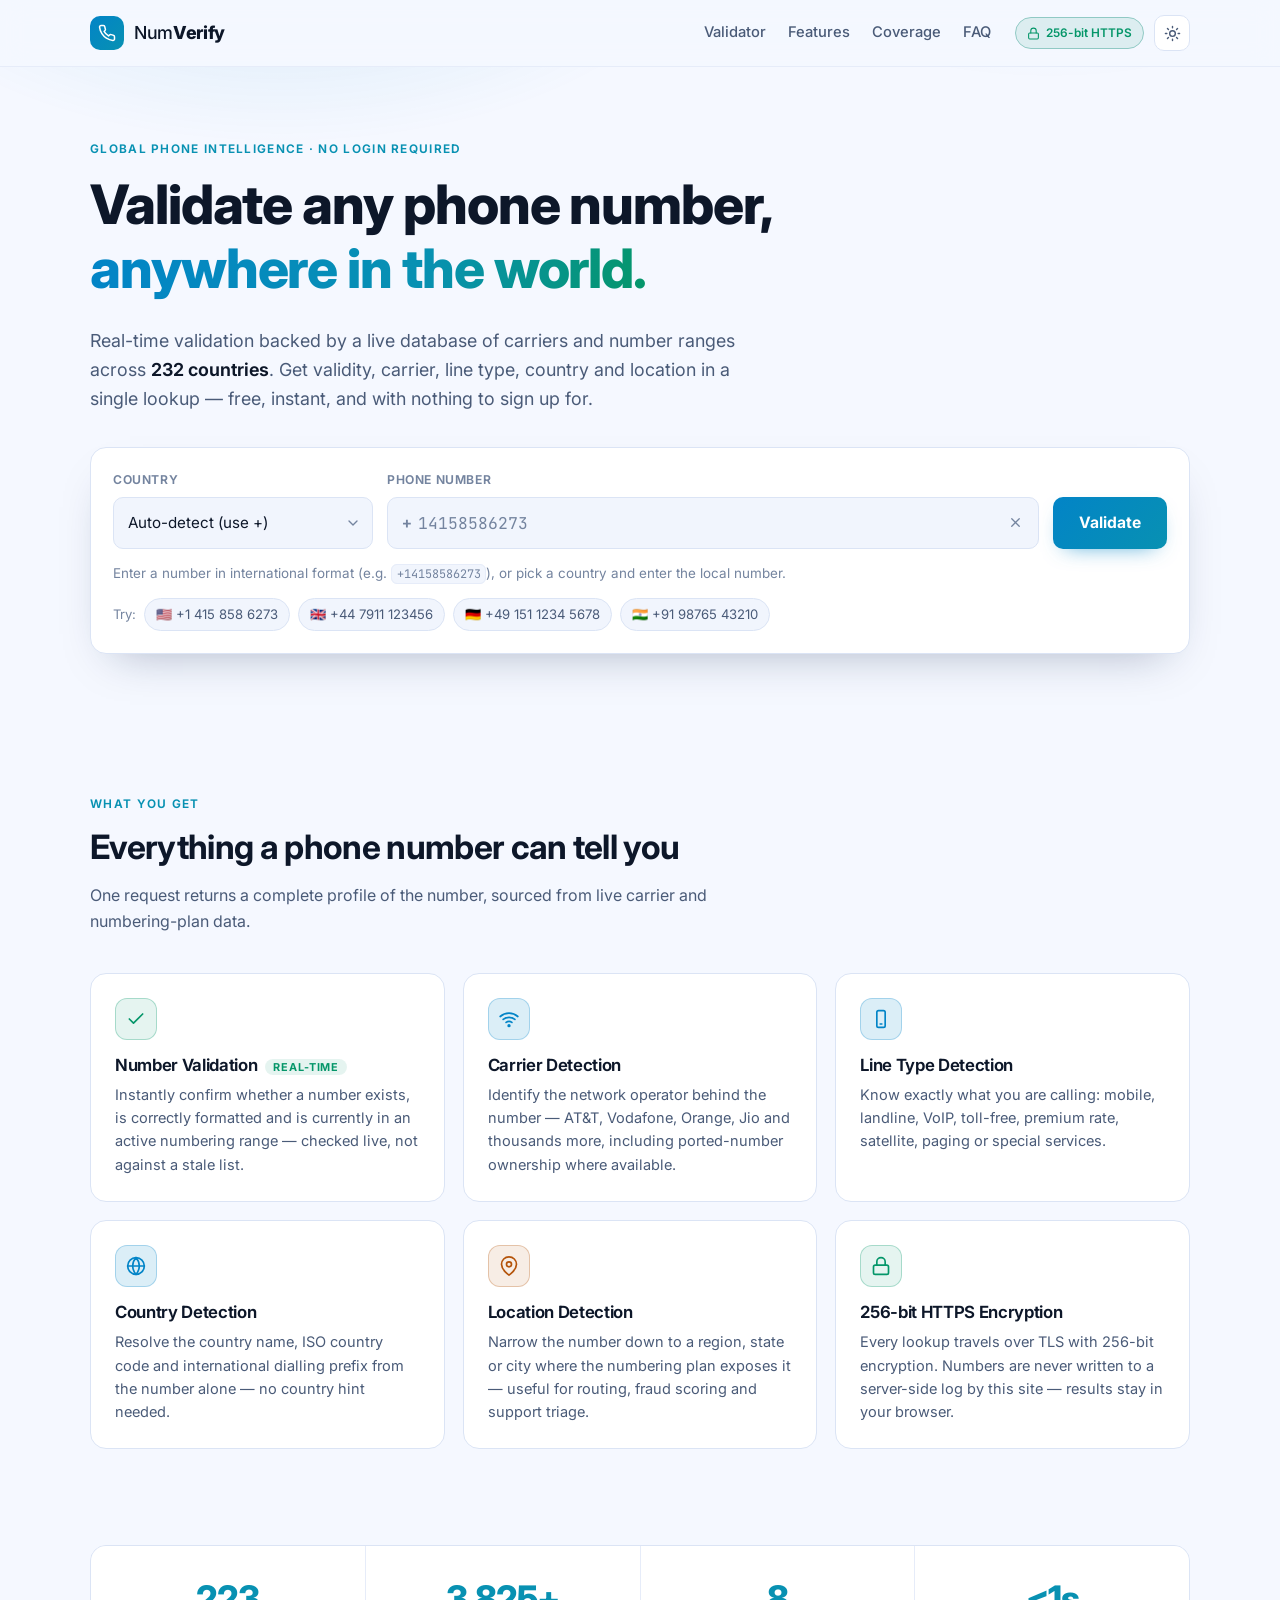
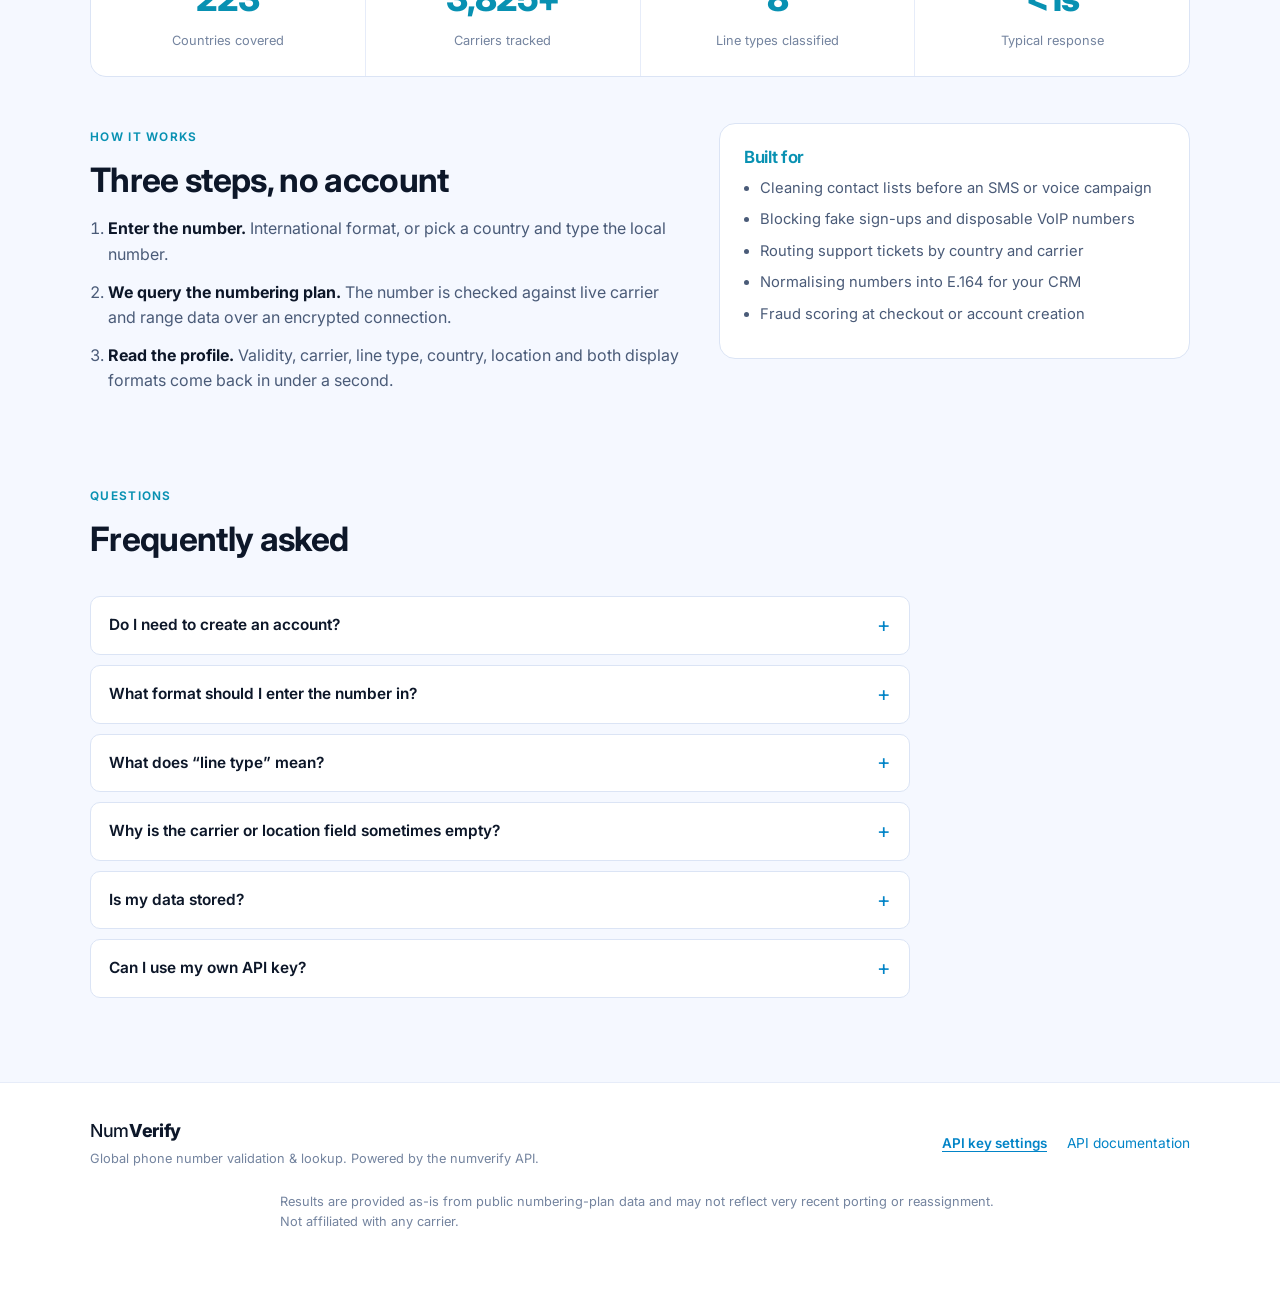
==== index.html @ 97afb57f "Add NumVerify phone number validation site A static, no-login site that validates phone numbers worl" ====
<!DOCTYPE html>
<html lang="en">
<head>
<meta charset="utf-8">
<meta name="viewport" content="width=device-width, initial-scale=1">
<title>NumVerify — Global Phone Number Validation &amp; Lookup</title>
<meta name="description" content="Free global phone number validation and lookup. Real-time validation with carrier detection, line type, country and location data over 256-bit HTTPS encryption. No login required.">
<meta name="theme-color" content="#0b1120">
<meta property="og:title" content="NumVerify — Global Phone Number Validation &amp; Lookup">
<meta property="og:description" content="Validate any phone number worldwide in real time. Carrier, line type, country and location detection. No signup.">
<meta property="og:type" content="website">
<link rel="icon" href="data:image/svg+xml,<svg xmlns='http://www.w3.org/2000/svg' viewBox='0 0 100 100'><text y='.9em' font-size='90'>&#128222;</text></svg>">
<link rel="preconnect" href="https://fonts.googleapis.com">
<link rel="preconnect" href="https://fonts.gstatic.com" crossorigin>
<link href="https://fonts.googleapis.com/css2?family=Inter:wght@400;500;600;700;800&family=JetBrains+Mono:wght@400;600&display=swap" rel="stylesheet">
<link rel="stylesheet" href="assets/css/styles.css">
</head>
<body>

<a class="skip-link" href="#validator">Skip to validator</a>

<header class="site-header">
  <div class="wrap header-inner">
    <a class="brand" href="#top">
      <span class="brand-mark" aria-hidden="true">
        <svg viewBox="0 0 24 24" fill="none" stroke="currentColor" stroke-width="2" stroke-linecap="round" stroke-linejoin="round">
          <path d="M22 16.92v3a2 2 0 0 1-2.18 2 19.79 19.79 0 0 1-8.63-3.07 19.5 19.5 0 0 1-6-6A19.79 19.79 0 0 1 2.09 4.18 2 2 0 0 1 4.11 2h3a2 2 0 0 1 2 1.72c.13.96.36 1.9.7 2.81a2 2 0 0 1-.45 2.11L8.09 9.91a16 16 0 0 0 6 6l1.27-1.27a2 2 0 0 1 2.11-.45c.9.34 1.85.57 2.81.7A2 2 0 0 1 22 16.92z"/>
        </svg>
      </span>
      <span class="brand-text">Num<strong>Verify</strong></span>
    </a>

    <nav class="site-nav" aria-label="Primary">
      <a href="#validator">Validator</a>
      <a href="#features">Features</a>
      <a href="#coverage">Coverage</a>
      <a href="#faq">FAQ</a>
    </nav>

    <div class="header-actions">
      <span class="pill pill-secure" title="All lookups are transmitted over 256-bit HTTPS encryption">
        <svg viewBox="0 0 24 24" fill="none" stroke="currentColor" stroke-width="2" stroke-linecap="round" stroke-linejoin="round" aria-hidden="true">
          <rect x="3" y="11" width="18" height="11" rx="2"/><path d="M7 11V7a5 5 0 0 1 10 0v4"/>
        </svg>
        256-bit HTTPS
      </span>
      <button id="themeToggle" class="icon-btn" type="button" aria-label="Toggle colour theme" title="Toggle colour theme">
        <svg class="icon-moon" viewBox="0 0 24 24" fill="none" stroke="currentColor" stroke-width="2" stroke-linecap="round" stroke-linejoin="round"><path d="M21 12.79A9 9 0 1 1 11.21 3 7 7 0 0 0 21 12.79z"/></svg>
        <svg class="icon-sun" viewBox="0 0 24 24" fill="none" stroke="currentColor" stroke-width="2" stroke-linecap="round" stroke-linejoin="round"><circle cx="12" cy="12" r="4"/><path d="M12 2v2M12 20v2M4.9 4.9l1.4 1.4M17.7 17.7l1.4 1.4M2 12h2M20 12h2M4.9 19.1l1.4-1.4M17.7 6.3l1.4-1.4"/></svg>
      </button>
    </div>
  </div>
</header>

<main id="top">

  <!-- ============ HERO / VALIDATOR ============ -->
  <section class="hero" id="validator">
    <div class="hero-glow" aria-hidden="true"></div>
    <div class="wrap">
      <div class="hero-copy">
        <span class="eyebrow">Global phone intelligence · No login required</span>
        <h1>Validate any phone number,<br><span class="grad">anywhere in the world.</span></h1>
        <p class="lede">
          Real-time validation backed by a live database of carriers and number ranges across
          <strong>232 countries</strong>. Get validity, carrier, line type, country and location
          in a single lookup — free, instant, and with nothing to sign up for.
        </p>
      </div>

      <form class="lookup-card" id="lookupForm" novalidate>
        <div class="lookup-row">
          <div class="field field-country">
            <label for="countrySelect">Country</label>
            <div class="select-wrap">
              <select id="countrySelect" name="country">
                <option value="">Auto-detect (use +)</option>
              </select>
              <svg class="chev" viewBox="0 0 24 24" fill="none" stroke="currentColor" stroke-width="2" stroke-linecap="round" stroke-linejoin="round" aria-hidden="true"><path d="M6 9l6 6 6-6"/></svg>
            </div>
          </div>

          <div class="field field-number">
            <label for="numberInput">Phone number</label>
            <div class="input-wrap">
              <span class="prefix" id="dialPrefix" aria-hidden="true">+</span>
              <input id="numberInput" name="number" type="tel" inputmode="tel"
                     autocomplete="tel" spellcheck="false"
                     placeholder="14158586273" aria-describedby="inputHint">
              <button type="button" class="clear-btn" id="clearBtn" aria-label="Clear number" hidden>
                <svg viewBox="0 0 24 24" fill="none" stroke="currentColor" stroke-width="2" stroke-linecap="round"><path d="M18 6L6 18M6 6l12 12"/></svg>
              </button>
            </div>
          </div>

          <button class="btn-primary" id="submitBtn" type="submit">
            <span class="btn-label">Validate</span>
            <span class="spinner" aria-hidden="true"></span>
          </button>
        </div>

        <p class="hint" id="inputHint">
          Enter a number in international format (e.g. <code>+14158586273</code>), or pick a country and
          enter the local number.
        </p>

        <div class="samples">
          <span>Try:</span>
          <button type="button" class="chip" data-sample="14158586273">🇺🇸 +1 415 858 6273</button>
          <button type="button" class="chip" data-sample="447911123456">🇬🇧 +44 7911 123456</button>
          <button type="button" class="chip" data-sample="4915112345678">🇩🇪 +49 151 1234 5678</button>
          <button type="button" class="chip" data-sample="919876543210">🇮🇳 +91 98765 43210</button>
        </div>
      </form>

      <!-- results -->
      <div id="resultRegion" class="result-region" aria-live="polite" aria-atomic="false"></div>
    </div>
  </section>

  <!-- ============ HISTORY ============ -->
  <section class="history-section wrap" id="historySection" hidden>
    <div class="section-head-sm">
      <h2>Recent lookups</h2>
      <button type="button" class="link-btn" id="clearHistory">Clear history</button>
    </div>
    <div class="history-grid" id="historyGrid"></div>
    <p class="micro">Stored only in this browser — never uploaded anywhere.</p>
  </section>

  <!-- ============ FEATURES ============ -->
  <section class="features" id="features">
    <div class="wrap">
      <div class="section-head">
        <span class="eyebrow">What you get</span>
        <h2>Everything a phone number can tell you</h2>
        <p>One request returns a complete profile of the number, sourced from live carrier and numbering-plan data.</p>
      </div>

      <div class="feature-grid">
        <article class="feature">
          <span class="feat-icon i-check" aria-hidden="true">
            <svg viewBox="0 0 24 24" fill="none" stroke="currentColor" stroke-width="2" stroke-linecap="round" stroke-linejoin="round"><path d="M20 6L9 17l-5-5"/></svg>
          </span>
          <h3>Number Validation <em>Real-time</em></h3>
          <p>Instantly confirm whether a number exists, is correctly formatted and is currently in an active numbering range — checked live, not against a stale list.</p>
        </article>

        <article class="feature">
          <span class="feat-icon i-carrier" aria-hidden="true">
            <svg viewBox="0 0 24 24" fill="none" stroke="currentColor" stroke-width="2" stroke-linecap="round" stroke-linejoin="round"><path d="M5 12.55a11 11 0 0 1 14.08 0M1.42 9a16 16 0 0 1 21.16 0M8.53 16.11a6 6 0 0 1 6.95 0"/><circle cx="12" cy="20" r="1"/></svg>
          </span>
          <h3>Carrier Detection</h3>
          <p>Identify the network operator behind the number — AT&amp;T, Vodafone, Orange, Jio and thousands more, including ported-number ownership where available.</p>
        </article>

        <article class="feature">
          <span class="feat-icon i-line" aria-hidden="true">
            <svg viewBox="0 0 24 24" fill="none" stroke="currentColor" stroke-width="2" stroke-linecap="round" stroke-linejoin="round"><rect x="7" y="2" width="10" height="20" rx="2"/><path d="M11 18h2"/></svg>
          </span>
          <h3>Line Type Detection</h3>
          <p>Know exactly what you are calling: mobile, landline, VoIP, toll-free, premium rate, satellite, paging or special services.</p>
        </article>

        <article class="feature">
          <span class="feat-icon i-globe" aria-hidden="true">
            <svg viewBox="0 0 24 24" fill="none" stroke="currentColor" stroke-width="2" stroke-linecap="round" stroke-linejoin="round"><circle cx="12" cy="12" r="10"/><path d="M2 12h20M12 2a15.3 15.3 0 0 1 4 10 15.3 15.3 0 0 1-4 10 15.3 15.3 0 0 1-4-10 15.3 15.3 0 0 1 4-10z"/></svg>
          </span>
          <h3>Country Detection</h3>
          <p>Resolve the country name, ISO country code and international dialling prefix from the number alone — no country hint needed.</p>
        </article>

        <article class="feature">
          <span class="feat-icon i-pin" aria-hidden="true">
            <svg viewBox="0 0 24 24" fill="none" stroke="currentColor" stroke-width="2" stroke-linecap="round" stroke-linejoin="round"><path d="M21 10c0 7-9 13-9 13s-9-6-9-13a9 9 0 0 1 18 0z"/><circle cx="12" cy="10" r="3"/></svg>
          </span>
          <h3>Location Detection</h3>
          <p>Narrow the number down to a region, state or city where the numbering plan exposes it — useful for routing, fraud scoring and support triage.</p>
        </article>

        <article class="feature">
          <span class="feat-icon i-lock" aria-hidden="true">
            <svg viewBox="0 0 24 24" fill="none" stroke="currentColor" stroke-width="2" stroke-linecap="round" stroke-linejoin="round"><rect x="3" y="11" width="18" height="11" rx="2"/><path d="M7 11V7a5 5 0 0 1 10 0v4"/></svg>
          </span>
          <h3>256-bit HTTPS Encryption</h3>
          <p>Every lookup travels over TLS with 256-bit encryption. Numbers are never written to a server-side log by this site — results stay in your browser.</p>
        </article>
      </div>
    </div>
  </section>

  <!-- ============ COVERAGE / STATS ============ -->
  <section class="coverage" id="coverage">
    <div class="wrap">
      <div class="stats">
        <div class="stat"><span class="stat-num" data-count="232">232</span><span class="stat-label">Countries covered</span></div>
        <div class="stat"><span class="stat-num" data-count="4000">4,000+</span><span class="stat-label">Carriers tracked</span></div>
        <div class="stat"><span class="stat-num" data-count="8">8</span><span class="stat-label">Line types classified</span></div>
        <div class="stat"><span class="stat-num">&lt;1s</span><span class="stat-label">Typical response</span></div>
      </div>

      <div class="coverage-body">
        <div>
          <span class="eyebrow">How it works</span>
          <h2>Three steps, no account</h2>
          <ol class="steps">
            <li><strong>Enter the number.</strong> International format, or pick a country and type the local number.</li>
            <li><strong>We query the numbering plan.</strong> The number is checked against live carrier and range data over an encrypted connection.</li>
            <li><strong>Read the profile.</strong> Validity, carrier, line type, country, location and both display formats come back in under a second.</li>
          </ol>
        </div>
        <div class="use-cases">
          <h3>Built for</h3>
          <ul>
            <li>Cleaning contact lists before an SMS or voice campaign</li>
            <li>Blocking fake sign-ups and disposable VoIP numbers</li>
            <li>Routing support tickets by country and carrier</li>
            <li>Normalising numbers into E.164 for your CRM</li>
            <li>Fraud scoring at checkout or account creation</li>
          </ul>
        </div>
      </div>
    </div>
  </section>

  <!-- ============ FAQ ============ -->
  <section class="faq" id="faq">
    <div class="wrap">
      <div class="section-head">
        <span class="eyebrow">Questions</span>
        <h2>Frequently asked</h2>
      </div>
      <div class="faq-list">
        <details>
          <summary>Do I need to create an account?</summary>
          <p>No. There is no login, no signup and no paywall. Open the page and start validating numbers immediately.</p>
        </details>
        <details>
          <summary>What format should I enter the number in?</summary>
          <p>International (E.164) format works best — the country code with or without a leading <code>+</code>, for example <code>+14158586273</code>. If you prefer, choose a country from the dropdown and type the local number; the dialling prefix is added for you.</p>
        </details>
        <details>
          <summary>What does “line type” mean?</summary>
          <p>It is the class of service the number belongs to: <code>mobile</code>, <code>landline</code>, <code>voip</code>, <code>toll_free</code>, <code>premium_rate</code>, <code>satellite</code>, <code>paging</code> or <code>special_services</code>. It is the fastest way to tell whether a number can receive SMS.</p>
        </details>
        <details>
          <summary>Why is the carrier or location field sometimes empty?</summary>
          <p>Coverage depends on what each country's numbering plan publishes. Landlines in many countries expose a region but no carrier; some mobile ranges expose a carrier but no city. An empty field means “not published”, not “invalid”.</p>
        </details>
        <details>
          <summary>Is my data stored?</summary>
          <p>This site has no backend. Lookups go straight from your browser to the validation API over 256-bit TLS, and your recent-lookup history lives only in your own browser's local storage. Clearing it removes it for good.</p>
        </details>
        <details>
          <summary>Can I use my own API key?</summary>
          <p>Yes. Open <button type="button" class="link-btn" id="openKeyDialog">API key settings</button> and paste your own numverify access key — it is saved in your browser only and takes priority over the built-in demo key.</p>
        </details>
      </div>
    </div>
  </section>
</main>

<footer class="site-footer">
  <div class="wrap footer-inner">
    <div>
      <span class="brand-text">Num<strong>Verify</strong></span>
      <p class="micro">Global phone number validation &amp; lookup. Powered by the numverify API.</p>
    </div>
    <div class="footer-links">
      <button type="button" class="link-btn" id="openKeyDialog2">API key settings</button>
      <a href="https://numverify.com/documentation" target="_blank" rel="noopener noreferrer">API documentation</a>
    </div>
  </div>
  <p class="micro legal wrap">Results are provided as-is from public numbering-plan data and may not reflect very recent porting or reassignment. Not affiliated with any carrier.</p>
</footer>

<!-- API key dialog -->
<dialog id="keyDialog" class="key-dialog">
  <form method="dialog" id="keyForm">
    <h2>API key settings</h2>
    <p class="micro">Optional. The site ships with a shared demo key that may hit its monthly quota. Paste your own
      <a href="https://numverify.com/product" target="_blank" rel="noopener noreferrer">numverify access key</a>
      to use your own allowance. It is stored in this browser only.</p>
    <label for="keyInput">Access key</label>
    <input id="keyInput" type="text" spellcheck="false" autocomplete="off" placeholder="your 32-character access key">
    <div class="dialog-actions">
      <button type="button" class="btn-ghost" id="keyReset">Use demo key</button>
      <span class="spacer"></span>
      <button type="button" class="btn-ghost" id="keyCancel">Cancel</button>
      <button type="button" class="btn-primary btn-sm" id="keySave">Save</button>
    </div>
  </form>
</dialog>

<script src="assets/js/countries.js"></script>
<script src="assets/js/app.js"></script>
</body>
</html>
---- assets/css/styles.css ----
/* ============================================================
   NumVerify — Global Phone Number Validation & Lookup
   ============================================================ */

:root {
  --bg:            #070b16;
  --bg-2:          #0b1120;
  --surface:       #111a2e;
  --surface-2:     #16203a;
  --border:        #1f2b47;
  --border-soft:   #1a2540;
  --text:          #e8eefc;
  --text-dim:      #9fb0cf;
  --text-faint:    #6b7d9e;

  --accent:        #38bdf8;
  --accent-2:      #22d3ee;
  --accent-ink:    #06283d;
  --ok:            #34d399;
  --ok-bg:         rgba(52, 211, 153, .12);
  --bad:           #fb7185;
  --bad-bg:        rgba(251, 113, 133, .12);
  --warn:          #fbbf24;
  --warn-bg:       rgba(251, 191, 36, .12);

  --radius:        16px;
  --radius-sm:     10px;
  --shadow:        0 20px 50px -20px rgba(0, 0, 0, .65);
  --shadow-sm:     0 6px 18px -10px rgba(0, 0, 0, .6);
  --wrap:          1140px;
  --font:          'Inter', -apple-system, BlinkMacSystemFont, 'Segoe UI', Roboto, Helvetica, Arial, sans-serif;
  --mono:          'JetBrains Mono', ui-monospace, SFMono-Regular, Menlo, Consolas, monospace;
}

[data-theme="light"] {
  --bg:            #f5f8ff;
  --bg-2:          #ffffff;
  --surface:       #ffffff;
  --surface-2:     #f1f5fd;
  --border:        #dbe4f5;
  --border-soft:   #e6ecf9;
  --text:          #0d1729;
  --text-dim:      #4a5b78;
  --text-faint:    #74849f;

  --accent:        #0284c7;
  --accent-2:      #0891b2;
  --accent-ink:    #ffffff;
  --ok:            #059669;
  --ok-bg:         rgba(5, 150, 105, .10);
  --bad:           #e11d48;
  --bad-bg:        rgba(225, 29, 72, .09);
  --warn:          #b45309;
  --warn-bg:       rgba(180, 83, 9, .10);

  --shadow:        0 20px 45px -24px rgba(14, 35, 75, .35);
  --shadow-sm:     0 6px 16px -10px rgba(14, 35, 75, .3);
}

* { box-sizing: border-box; }

html { scroll-behavior: smooth; }
@media (prefers-reduced-motion: reduce) { html { scroll-behavior: auto; } }

body {
  margin: 0;
  font-family: var(--font);
  background: var(--bg);
  color: var(--text);
  -webkit-font-smoothing: antialiased;
  line-height: 1.6;
}

.wrap { width: 100%; max-width: var(--wrap); margin-inline: auto; padding-inline: 20px; }

/* Keep in-page anchors clear of the sticky header. */
section[id] { scroll-margin-top: 82px; }

h1, h2, h3 { line-height: 1.18; margin: 0 0 .5em; letter-spacing: -.02em; }
h1 { font-size: clamp(2rem, 5vw, 3.4rem); font-weight: 800; }
h2 { font-size: clamp(1.5rem, 3vw, 2.1rem); font-weight: 700; }
h3 { font-size: 1.05rem; font-weight: 650; }
p  { margin: 0 0 1em; }
a  { color: var(--accent); text-decoration: none; }
a:hover { text-decoration: underline; }
code {
  font-family: var(--mono); font-size: .88em;
  background: var(--surface-2); border: 1px solid var(--border-soft);
  padding: .1em .4em; border-radius: 6px;
}

.skip-link {
  position: absolute; left: -9999px; top: 0; z-index: 100;
  background: var(--accent); color: var(--accent-ink); padding: 10px 16px; border-radius: 0 0 8px 0;
}
.skip-link:focus { left: 0; }

:focus-visible { outline: 2px solid var(--accent); outline-offset: 2px; border-radius: 4px; }

.eyebrow {
  display: inline-block; font-size: .74rem; font-weight: 650; letter-spacing: .11em;
  text-transform: uppercase; color: var(--accent-2); margin-bottom: .8rem;
}
.micro { font-size: .8rem; color: var(--text-faint); }

/* ---------------- header ---------------- */
.site-header {
  position: sticky; top: 0; z-index: 40;
  background: color-mix(in srgb, var(--bg) 82%, transparent);
  backdrop-filter: blur(14px);
  border-bottom: 1px solid var(--border-soft);
}
.header-inner { display: flex; align-items: center; gap: 24px; height: 66px; }
.brand { display: inline-flex; align-items: center; gap: 10px; color: var(--text); text-decoration: none; }
.brand:hover { text-decoration: none; }
.brand-mark {
  width: 34px; height: 34px; display: grid; place-items: center; border-radius: 10px;
  background: linear-gradient(135deg, var(--accent), var(--accent-2));
  color: var(--accent-ink);
}
.brand-mark svg { width: 18px; height: 18px; }
.brand-text { font-size: 1.12rem; font-weight: 500; letter-spacing: -.02em; }
.brand-text strong { font-weight: 800; }

.site-nav { display: flex; gap: 22px; margin-left: auto; }
.site-nav a { color: var(--text-dim); font-size: .92rem; font-weight: 500; }
.site-nav a:hover { color: var(--text); text-decoration: none; }

.header-actions { display: flex; align-items: center; gap: 10px; }
.pill {
  display: inline-flex; align-items: center; gap: 6px;
  font-size: .74rem; font-weight: 600; padding: 6px 11px; border-radius: 999px;
  border: 1px solid var(--border); background: var(--surface); color: var(--text-dim);
  white-space: nowrap;
}
.pill svg { width: 13px; height: 13px; }
.pill-secure { color: var(--ok); border-color: color-mix(in srgb, var(--ok) 35%, var(--border)); background: var(--ok-bg); }

.icon-btn {
  width: 36px; height: 36px; display: grid; place-items: center; cursor: pointer;
  border-radius: 10px; border: 1px solid var(--border); background: var(--surface); color: var(--text-dim);
}
.icon-btn:hover { color: var(--text); border-color: var(--accent); }
.icon-btn svg { width: 17px; height: 17px; }
.icon-sun { display: none; }
[data-theme="light"] .icon-sun { display: block; }
[data-theme="light"] .icon-moon { display: none; }

@media (max-width: 900px) { .site-nav { display: none; } .header-actions { margin-left: auto; } }
@media (max-width: 520px) { .pill-secure { display: none; } }

/* ---------------- hero ---------------- */
.hero { position: relative; padding: 68px 0 40px; overflow: hidden; }
.hero-glow {
  position: absolute; inset: -220px 0 auto 0; height: 620px; pointer-events: none;
  background:
    radial-gradient(620px 320px at 22% 12%, color-mix(in srgb, var(--accent) 26%, transparent), transparent 70%),
    radial-gradient(520px 300px at 82% 4%, color-mix(in srgb, var(--accent-2) 20%, transparent), transparent 70%);
  opacity: .55;
}
.hero .wrap { position: relative; }
.hero-copy { max-width: 720px; }
.grad {
  background: linear-gradient(100deg, var(--accent), var(--accent-2) 60%, var(--ok));
  -webkit-background-clip: text; background-clip: text; color: transparent;
}
.lede { font-size: clamp(1rem, 1.6vw, 1.12rem); color: var(--text-dim); max-width: 62ch; }
.lede strong { color: var(--text); font-weight: 650; }

/* ---------------- lookup card ---------------- */
.lookup-card {
  margin-top: 34px; padding: 22px; border-radius: var(--radius);
  background: var(--surface); border: 1px solid var(--border); box-shadow: var(--shadow);
}
.lookup-row { display: grid; grid-template-columns: minmax(190px, 260px) 1fr auto; gap: 14px; align-items: end; }
.field { display: flex; flex-direction: column; gap: 7px; min-width: 0; }
.field label { font-size: .76rem; font-weight: 650; letter-spacing: .05em; text-transform: uppercase; color: var(--text-faint); }

.select-wrap { position: relative; }
.select-wrap .chev {
  position: absolute; right: 12px; top: 50%; transform: translateY(-50%);
  width: 16px; height: 16px; color: var(--text-faint); pointer-events: none;
}
select, .input-wrap {
  height: 52px; border-radius: var(--radius-sm);
  background: var(--surface-2); border: 1px solid var(--border); color: var(--text);
}
select {
  width: 100%; appearance: none; padding: 0 36px 0 14px;
  font: inherit; font-size: .95rem; cursor: pointer;
}
select:focus { outline: none; border-color: var(--accent); box-shadow: 0 0 0 3px color-mix(in srgb, var(--accent) 22%, transparent); }

.input-wrap { display: flex; align-items: center; padding: 0 8px 0 14px; gap: 2px; transition: border-color .15s, box-shadow .15s; }
.input-wrap:focus-within { border-color: var(--accent); box-shadow: 0 0 0 3px color-mix(in srgb, var(--accent) 22%, transparent); }
.prefix { font-family: var(--mono); font-size: 1.02rem; color: var(--text-faint); font-weight: 600; }
#numberInput {
  flex: 1; min-width: 0; height: 100%; border: 0; background: transparent; color: var(--text);
  font-family: var(--mono); font-size: 1.02rem; font-weight: 600; letter-spacing: .02em; padding: 0 4px;
}
#numberInput:focus { outline: none; }
#numberInput::placeholder { color: var(--text-faint); font-weight: 400; letter-spacing: 0; }
.clear-btn {
  border: 0; background: transparent; color: var(--text-faint); cursor: pointer;
  width: 30px; height: 30px; border-radius: 8px; display: grid; place-items: center; flex: none;
}
.clear-btn:hover { color: var(--text); background: var(--border-soft); }
.clear-btn svg { width: 15px; height: 15px; }

.btn-primary {
  height: 52px; padding: 0 26px; border: 0; border-radius: var(--radius-sm); cursor: pointer;
  background: linear-gradient(135deg, var(--accent), var(--accent-2));
  color: var(--accent-ink); font: inherit; font-size: .98rem; font-weight: 700;
  display: inline-flex; align-items: center; justify-content: center; gap: 10px;
  box-shadow: 0 8px 22px -12px color-mix(in srgb, var(--accent) 80%, transparent);
  transition: transform .12s, filter .15s;
}
.btn-primary:hover { filter: brightness(1.07); }
.btn-primary:active { transform: translateY(1px); }
.btn-primary[disabled] { opacity: .6; cursor: progress; }
.btn-sm { height: 40px; padding: 0 18px; font-size: .9rem; }
.btn-ghost {
  height: 40px; padding: 0 16px; border-radius: var(--radius-sm); cursor: pointer;
  background: transparent; border: 1px solid var(--border); color: var(--text-dim); font: inherit; font-size: .9rem; font-weight: 600;
}
.btn-ghost:hover { color: var(--text); border-color: var(--accent); }

.spinner { display: none; width: 15px; height: 15px; border-radius: 50%; border: 2px solid color-mix(in srgb, var(--accent-ink) 35%, transparent); border-top-color: var(--accent-ink); animation: spin .7s linear infinite; }
.is-loading .spinner { display: block; }
@keyframes spin { to { transform: rotate(360deg); } }

.hint { margin: 14px 0 0; font-size: .84rem; color: var(--text-faint); }
.samples { display: flex; flex-wrap: wrap; align-items: center; gap: 8px; margin-top: 14px; font-size: .82rem; color: var(--text-faint); }
.chip {
  font: inherit; font-size: .82rem; cursor: pointer; padding: 5px 11px; border-radius: 999px;
  background: var(--surface-2); border: 1px solid var(--border); color: var(--text-dim);
}
.chip:hover { border-color: var(--accent); color: var(--text); }

@media (max-width: 860px) {
  .lookup-row { grid-template-columns: 1fr; }
  .btn-primary { width: 100%; }
}

/* ---------------- result ---------------- */
.result-region { margin-top: 20px; }
.result-card {
  border-radius: var(--radius); border: 1px solid var(--border);
  background: var(--surface); box-shadow: var(--shadow); overflow: hidden;
  animation: rise .3s ease both;
}
@keyframes rise { from { opacity: 0; transform: translateY(10px); } }
@media (prefers-reduced-motion: reduce) { .result-card { animation: none; } }

.result-head {
  display: flex; flex-wrap: wrap; align-items: center; gap: 14px;
  padding: 20px 22px; border-bottom: 1px solid var(--border-soft);
}
.verdict {
  display: inline-flex; align-items: center; gap: 9px; font-weight: 700; font-size: .95rem;
  padding: 8px 14px; border-radius: 999px; border: 1px solid transparent; white-space: nowrap;
}
.verdict svg { width: 16px; height: 16px; }
.verdict.ok  { color: var(--ok);  background: var(--ok-bg);  border-color: color-mix(in srgb, var(--ok) 35%, transparent); }
.verdict.bad { color: var(--bad); background: var(--bad-bg); border-color: color-mix(in srgb, var(--bad) 35%, transparent); }
.verdict.warn{ color: var(--warn);background: var(--warn-bg);border-color: color-mix(in srgb, var(--warn) 35%, transparent); }

.result-number { display: flex; align-items: baseline; gap: 12px; flex-wrap: wrap; min-width: 0; }
.result-number .big { font-family: var(--mono); font-size: clamp(1.15rem, 2.6vw, 1.5rem); font-weight: 600; letter-spacing: .01em; word-break: break-all; }
.result-flag { font-size: 1.6rem; line-height: 1; }
.copy-btn {
  margin-left: auto; font: inherit; font-size: .82rem; font-weight: 600; cursor: pointer;
  display: inline-flex; align-items: center; gap: 7px; padding: 8px 13px; border-radius: var(--radius-sm);
  background: var(--surface-2); border: 1px solid var(--border); color: var(--text-dim);
}
.copy-btn:hover { color: var(--text); border-color: var(--accent); }
.copy-btn svg { width: 14px; height: 14px; }

/* Six fields divide evenly into three columns, so the card never ends on a
   half-empty row. */
.result-grid {
  display: grid; grid-template-columns: repeat(3, 1fr);
  gap: 1px; background: var(--border-soft);
}
@media (max-width: 780px) { .result-grid { grid-template-columns: repeat(2, 1fr); } }
@media (max-width: 480px) { .result-grid { grid-template-columns: 1fr; } }
.cell { background: var(--surface); padding: 18px 22px; min-width: 0; }
.cell .k {
  display: flex; align-items: center; gap: 7px;
  font-size: .72rem; font-weight: 650; letter-spacing: .07em; text-transform: uppercase; color: var(--text-faint);
  margin-bottom: 7px;
}
.cell .k svg { width: 13px; height: 13px; }
.cell .v { font-size: 1rem; font-weight: 600; word-break: break-word; }
.cell .v.mono { font-family: var(--mono); font-size: .95rem; }
.cell .v.empty { color: var(--text-faint); font-weight: 400; font-style: italic; }

.badge {
  display: inline-flex; align-items: center; gap: 6px; padding: 3px 10px; border-radius: 999px;
  font-size: .82rem; font-weight: 650; border: 1px solid var(--border);
  background: var(--surface-2); color: var(--text);
}
.badge.mobile     { color: var(--accent-2); border-color: color-mix(in srgb, var(--accent-2) 40%, transparent); background: color-mix(in srgb, var(--accent-2) 12%, transparent); }
.badge.landline   { color: var(--text-dim); }
.badge.voip       { color: var(--warn); border-color: color-mix(in srgb, var(--warn) 40%, transparent); background: var(--warn-bg); }
.badge.toll_free  { color: var(--ok); border-color: color-mix(in srgb, var(--ok) 40%, transparent); background: var(--ok-bg); }
.badge.premium_rate { color: var(--bad); border-color: color-mix(in srgb, var(--bad) 40%, transparent); background: var(--bad-bg); }

.result-foot { padding: 13px 22px; border-top: 1px solid var(--border-soft); background: var(--surface-2); display: flex; flex-wrap: wrap; gap: 12px; align-items: center; }
.result-foot .micro { margin: 0; }
.raw-toggle { margin-left: auto; }
.raw-json {
  margin: 0; padding: 16px 22px; background: var(--bg-2); border-top: 1px solid var(--border-soft);
  font-family: var(--mono); font-size: .8rem; color: var(--text-dim); overflow-x: auto; white-space: pre;
}

/* messages */
.notice {
  display: flex; gap: 13px; align-items: flex-start;
  padding: 16px 18px; border-radius: var(--radius); border: 1px solid var(--border);
  background: var(--surface); box-shadow: var(--shadow-sm); animation: rise .25s ease both;
}
.notice svg { width: 19px; height: 19px; flex: none; margin-top: 2px; }
.notice h3 { margin: 0 0 3px; font-size: .98rem; }
.notice p { margin: 0; font-size: .88rem; color: var(--text-dim); }
.notice.error { border-color: color-mix(in srgb, var(--bad) 40%, var(--border)); color: var(--bad); }
.notice.warn  { border-color: color-mix(in srgb, var(--warn) 40%, var(--border)); color: var(--warn); }

/* ---------------- history ---------------- */
.history-section { padding: 12px 20px 8px; }
.section-head-sm { display: flex; align-items: center; gap: 14px; margin-bottom: 12px; }
.section-head-sm h2 { margin: 0; font-size: 1rem; font-weight: 650; color: var(--text-dim); }
.link-btn {
  font: inherit; font-size: .84rem; font-weight: 600; color: var(--accent);
  background: none; border: 0; padding: 0; cursor: pointer; text-decoration: underline; text-underline-offset: 3px;
}
.history-grid { display: grid; grid-template-columns: repeat(auto-fill, minmax(230px, 1fr)); gap: 10px; }
.hist-item {
  display: flex; align-items: center; gap: 11px; text-align: left; cursor: pointer;
  padding: 11px 13px; border-radius: var(--radius-sm); border: 1px solid var(--border);
  background: var(--surface); color: var(--text); font: inherit; min-width: 0;
}
.hist-item:hover { border-color: var(--accent); }
.hist-flag { font-size: 1.25rem; line-height: 1; flex: none; }
.hist-body { min-width: 0; }
.hist-num { font-family: var(--mono); font-size: .88rem; font-weight: 600; overflow: hidden; text-overflow: ellipsis; white-space: nowrap; }
.hist-meta { font-size: .74rem; color: var(--text-faint); overflow: hidden; text-overflow: ellipsis; white-space: nowrap; }
.hist-dot { width: 8px; height: 8px; border-radius: 50%; flex: none; margin-left: auto; }
.hist-dot.ok { background: var(--ok); }
.hist-dot.bad { background: var(--bad); }

/* ---------------- features ---------------- */
.features { padding: 76px 0 20px; }
.section-head { max-width: 640px; margin-bottom: 38px; }
.section-head p { color: var(--text-dim); margin: 0; }
.feature-grid { display: grid; grid-template-columns: repeat(auto-fit, minmax(290px, 1fr)); gap: 18px; }
.feature {
  padding: 24px; border-radius: var(--radius); border: 1px solid var(--border);
  background: var(--surface); transition: border-color .18s, transform .18s;
}
.feature:hover { border-color: color-mix(in srgb, var(--accent) 45%, var(--border)); transform: translateY(-3px); }
.feature h3 { display: flex; flex-wrap: wrap; align-items: baseline; gap: 8px; }
.feature h3 em {
  font-style: normal; font-size: .68rem; font-weight: 700; letter-spacing: .08em; text-transform: uppercase;
  color: var(--ok); background: var(--ok-bg); padding: 2px 8px; border-radius: 999px;
}
.feature p { margin: 0; font-size: .91rem; color: var(--text-dim); }
.feat-icon {
  display: grid; place-items: center; width: 42px; height: 42px; border-radius: 12px; margin-bottom: 16px;
  background: color-mix(in srgb, var(--accent) 14%, transparent); color: var(--accent);
  border: 1px solid color-mix(in srgb, var(--accent) 26%, transparent);
}
.feat-icon svg { width: 20px; height: 20px; }
.feat-icon.i-check, .feat-icon.i-lock { background: var(--ok-bg); color: var(--ok); border-color: color-mix(in srgb, var(--ok) 28%, transparent); }
.feat-icon.i-pin { background: var(--warn-bg); color: var(--warn); border-color: color-mix(in srgb, var(--warn) 28%, transparent); }

/* ---------------- coverage ---------------- */
.coverage { padding: 76px 0; }
.stats {
  display: grid; grid-template-columns: repeat(auto-fit, minmax(150px, 1fr)); gap: 1px;
  background: var(--border-soft); border: 1px solid var(--border); border-radius: var(--radius); overflow: hidden;
  margin-bottom: 46px;
}
.stat { background: var(--surface); padding: 24px 20px; text-align: center; }
.stat-num { display: block; font-size: clamp(1.6rem, 3.4vw, 2.2rem); font-weight: 800; letter-spacing: -.03em; color: var(--accent-2); }
.stat-label { font-size: .8rem; color: var(--text-faint); }

.coverage-body { display: grid; grid-template-columns: 1.25fr 1fr; gap: 40px; align-items: start; }
.steps { margin: 0; padding-left: 1.1em; color: var(--text-dim); }
.steps li { margin-bottom: 12px; }
.steps strong { color: var(--text); }
.use-cases {
  padding: 24px; border-radius: var(--radius); border: 1px solid var(--border); background: var(--surface);
}
.use-cases h3 { margin-top: 0; color: var(--accent-2); }
.use-cases ul { margin: 0; padding-left: 1.1em; color: var(--text-dim); font-size: .92rem; }
.use-cases li { margin-bottom: 8px; }
@media (max-width: 820px) { .coverage-body { grid-template-columns: 1fr; gap: 28px; } }

/* ---------------- faq ---------------- */
.faq { padding: 0 0 84px; }
.faq-list { display: grid; gap: 10px; max-width: 820px; }
.faq details {
  border: 1px solid var(--border); border-radius: var(--radius-sm); background: var(--surface);
  padding: 0 18px; transition: border-color .15s;
}
.faq details[open] { border-color: color-mix(in srgb, var(--accent) 40%, var(--border)); }
.faq summary {
  cursor: pointer; padding: 16px 0; font-weight: 620; font-size: .96rem; list-style: none;
  display: flex; align-items: center; justify-content: space-between; gap: 12px;
}
.faq summary::-webkit-details-marker { display: none; }
.faq summary::after {
  content: '+'; font-size: 1.3rem; font-weight: 400; color: var(--accent); line-height: 1; flex: none;
  transition: transform .2s;
}
.faq details[open] summary::after { transform: rotate(45deg); }
.faq details p { margin: 0 0 16px; font-size: .9rem; color: var(--text-dim); }

/* ---------------- footer ---------------- */
.site-footer { border-top: 1px solid var(--border-soft); padding: 34px 0 44px; background: var(--bg-2); }
.footer-inner { display: flex; flex-wrap: wrap; gap: 20px; align-items: center; justify-content: space-between; }
.footer-inner .micro { margin: 4px 0 0; }
.footer-links { display: flex; gap: 20px; font-size: .86rem; align-items: center; }
.legal { margin-top: 22px; max-width: 760px; }

/* ---------------- dialog ---------------- */
.key-dialog {
  border: 1px solid var(--border); border-radius: var(--radius); background: var(--surface); color: var(--text);
  max-width: 460px; width: calc(100% - 32px); padding: 24px; box-shadow: var(--shadow);
}
.key-dialog::backdrop { background: rgba(4, 8, 18, .6); backdrop-filter: blur(3px); }
.key-dialog h2 { font-size: 1.15rem; }
.key-dialog label { display: block; font-size: .76rem; font-weight: 650; letter-spacing: .05em; text-transform: uppercase; color: var(--text-faint); margin: 16px 0 7px; }
.key-dialog input {
  width: 100%; height: 46px; padding: 0 13px; border-radius: var(--radius-sm);
  background: var(--surface-2); border: 1px solid var(--border); color: var(--text);
  font-family: var(--mono); font-size: .9rem;
}
.key-dialog input:focus { outline: none; border-color: var(--accent); box-shadow: 0 0 0 3px color-mix(in srgb, var(--accent) 22%, transparent); }
.dialog-actions { display: flex; gap: 10px; align-items: center; margin-top: 20px; }
.dialog-actions .spacer { flex: 1; }
@media (max-width: 480px) {
  .dialog-actions { flex-wrap: wrap; }
  .dialog-actions .spacer { display: none; }
}

/* toast */
.toast {
  position: fixed; left: 50%; bottom: 26px; transform: translateX(-50%);
  background: var(--surface); border: 1px solid var(--border); color: var(--text);
  padding: 11px 18px; border-radius: 999px; box-shadow: var(--shadow); font-size: .88rem; font-weight: 600;
  z-index: 60; animation: toastIn .25s ease both;
}
@keyframes toastIn { from { opacity: 0; transform: translate(-50%, 10px); } }
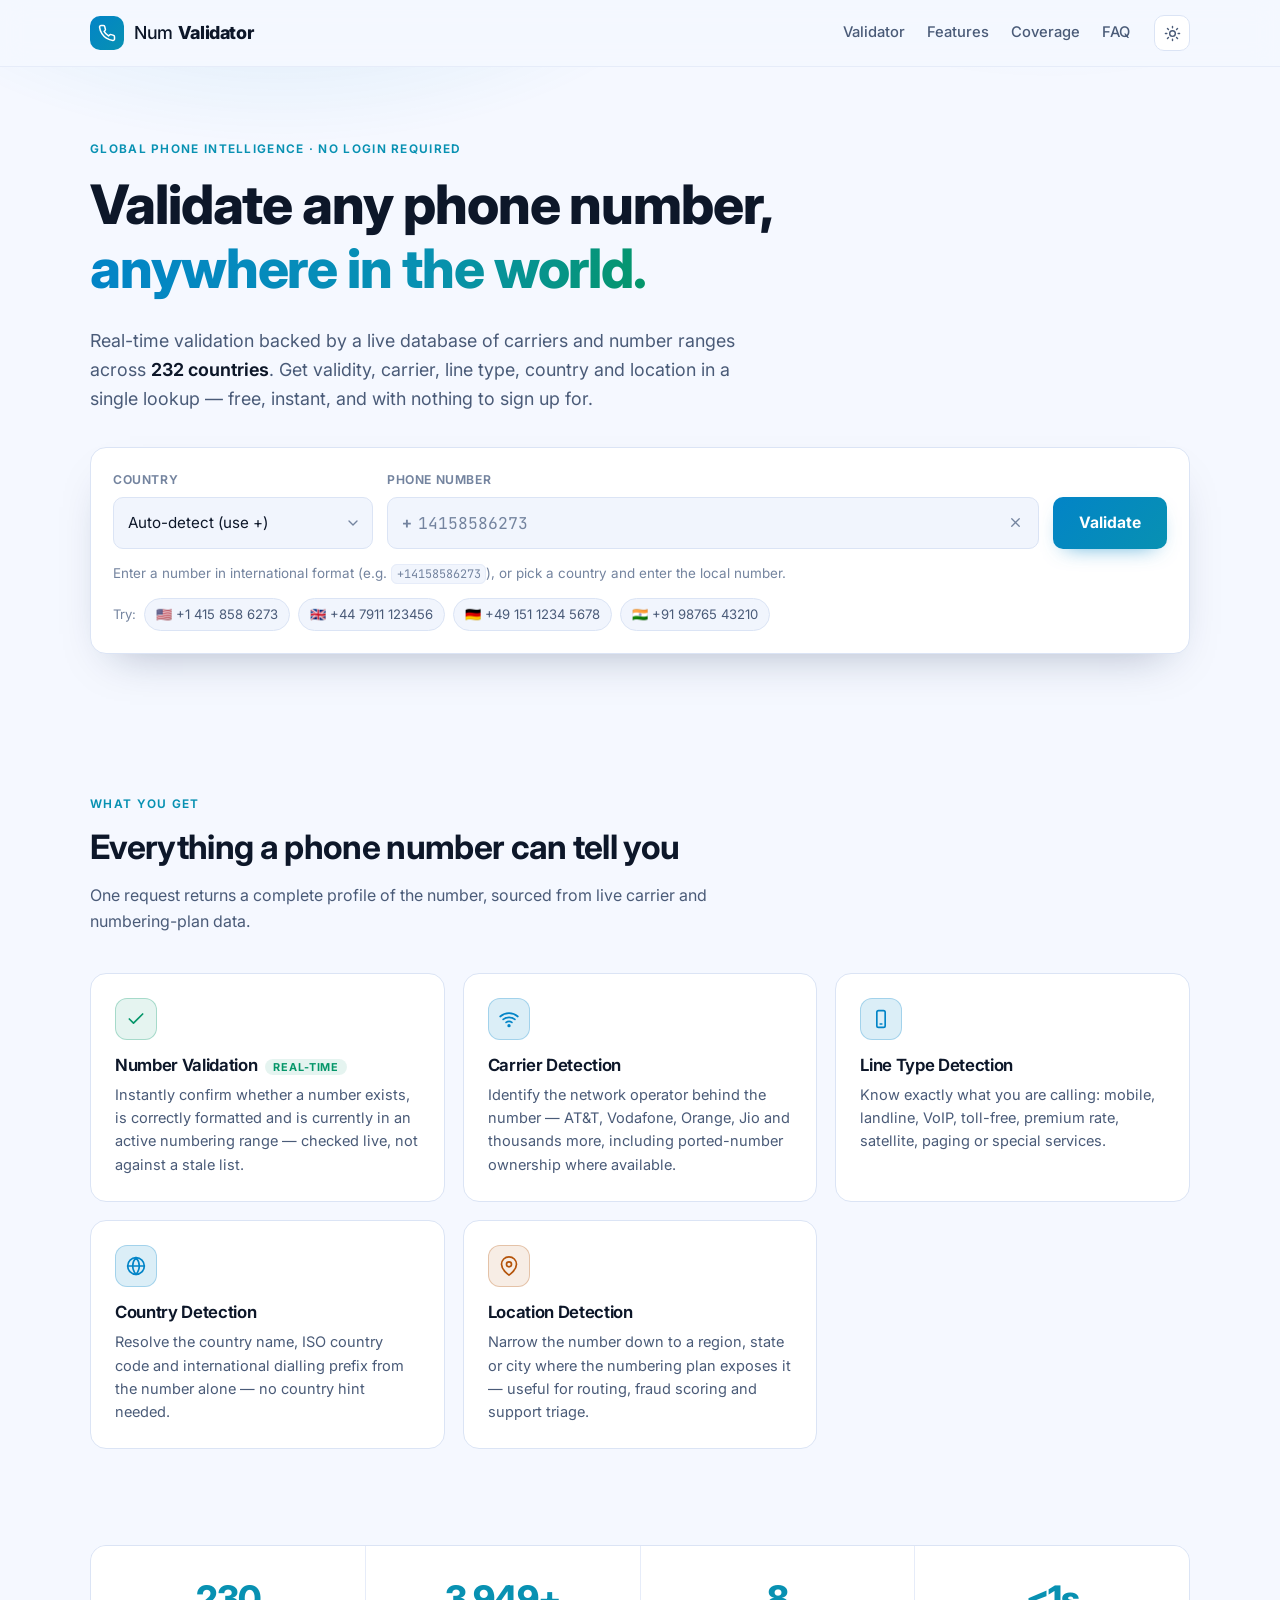
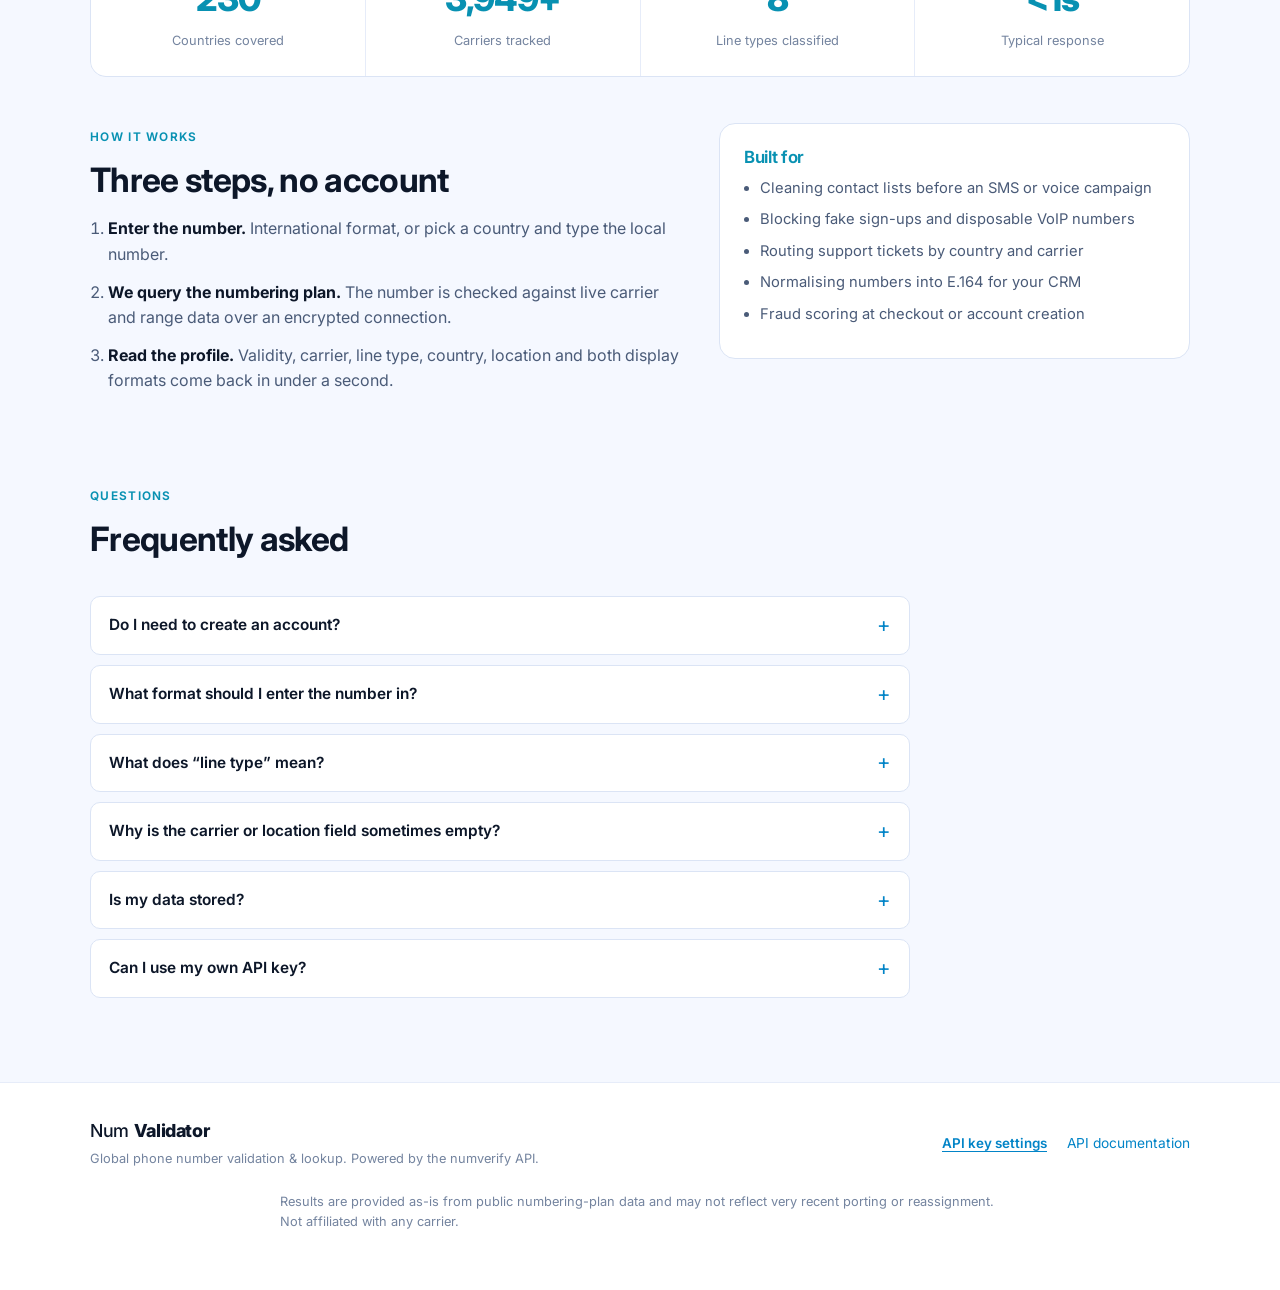
==== commit cdd17e62: "Rename site to Num Validator and drop the 256-bit HTTPS claim - Brand, page title and og:title now r" ====
--- a/index.html
+++ b/index.html
@@ -3,10 +3,10 @@
 <head>
 <meta charset="utf-8">
 <meta name="viewport" content="width=device-width, initial-scale=1">
-<title>NumVerify — Global Phone Number Validation &amp; Lookup</title>
-<meta name="description" content="Free global phone number validation and lookup. Real-time validation with carrier detection, line type, country and location data over 256-bit HTTPS encryption. No login required.">
+<title>Num Validator — Global Phone Number Validation &amp; Lookup</title>
+<meta name="description" content="Free global phone number validation and lookup. Real-time validation with carrier detection, line type, country and location data. No login required.">
 <meta name="theme-color" content="#0b1120">
-<meta property="og:title" content="NumVerify — Global Phone Number Validation &amp; Lookup">
+<meta property="og:title" content="Num Validator — Global Phone Number Validation &amp; Lookup">
 <meta property="og:description" content="Validate any phone number worldwide in real time. Carrier, line type, country and location detection. No signup.">
 <meta property="og:type" content="website">
 <link rel="icon" href="data:image/svg+xml,<svg xmlns='http://www.w3.org/2000/svg' viewBox='0 0 100 100'><text y='.9em' font-size='90'>&#128222;</text></svg>">
@@ -27,7 +27,7 @@
           <path d="M22 16.92v3a2 2 0 0 1-2.18 2 19.79 19.79 0 0 1-8.63-3.07 19.5 19.5 0 0 1-6-6A19.79 19.79 0 0 1 2.09 4.18 2 2 0 0 1 4.11 2h3a2 2 0 0 1 2 1.72c.13.96.36 1.9.7 2.81a2 2 0 0 1-.45 2.11L8.09 9.91a16 16 0 0 0 6 6l1.27-1.27a2 2 0 0 1 2.11-.45c.9.34 1.85.57 2.81.7A2 2 0 0 1 22 16.92z"/>
         </svg>
       </span>
-      <span class="brand-text">Num<strong>Verify</strong></span>
+      <span class="brand-text">Num <strong>Validator</strong></span>
     </a>
 
     <nav class="site-nav" aria-label="Primary">
@@ -38,12 +38,6 @@
     </nav>
 
     <div class="header-actions">
-      <span class="pill pill-secure" title="All lookups are transmitted over 256-bit HTTPS encryption">
-        <svg viewBox="0 0 24 24" fill="none" stroke="currentColor" stroke-width="2" stroke-linecap="round" stroke-linejoin="round" aria-hidden="true">
-          <rect x="3" y="11" width="18" height="11" rx="2"/><path d="M7 11V7a5 5 0 0 1 10 0v4"/>
-        </svg>
-        256-bit HTTPS
-      </span>
       <button id="themeToggle" class="icon-btn" type="button" aria-label="Toggle colour theme" title="Toggle colour theme">
         <svg class="icon-moon" viewBox="0 0 24 24" fill="none" stroke="currentColor" stroke-width="2" stroke-linecap="round" stroke-linejoin="round"><path d="M21 12.79A9 9 0 1 1 11.21 3 7 7 0 0 0 21 12.79z"/></svg>
         <svg class="icon-sun" viewBox="0 0 24 24" fill="none" stroke="currentColor" stroke-width="2" stroke-linecap="round" stroke-linejoin="round"><circle cx="12" cy="12" r="4"/><path d="M12 2v2M12 20v2M4.9 4.9l1.4 1.4M17.7 17.7l1.4 1.4M2 12h2M20 12h2M4.9 19.1l1.4-1.4M17.7 6.3l1.4-1.4"/></svg>
@@ -177,14 +171,6 @@
           <h3>Location Detection</h3>
           <p>Narrow the number down to a region, state or city where the numbering plan exposes it — useful for routing, fraud scoring and support triage.</p>
         </article>
-
-        <article class="feature">
-          <span class="feat-icon i-lock" aria-hidden="true">
-            <svg viewBox="0 0 24 24" fill="none" stroke="currentColor" stroke-width="2" stroke-linecap="round" stroke-linejoin="round"><rect x="3" y="11" width="18" height="11" rx="2"/><path d="M7 11V7a5 5 0 0 1 10 0v4"/></svg>
-          </span>
-          <h3>256-bit HTTPS Encryption</h3>
-          <p>Every lookup travels over TLS with 256-bit encryption. Numbers are never written to a server-side log by this site — results stay in your browser.</p>
-        </article>
       </div>
     </div>
   </section>
@@ -249,7 +235,7 @@
         </details>
         <details>
           <summary>Is my data stored?</summary>
-          <p>This site has no backend. Lookups go straight from your browser to the validation API over 256-bit TLS, and your recent-lookup history lives only in your own browser's local storage. Clearing it removes it for good.</p>
+          <p>This site has no backend. Lookups go straight from your browser to the validation API, and your recent-lookup history lives only in your own browser's local storage. Clearing it removes it for good.</p>
         </details>
         <details>
           <summary>Can I use my own API key?</summary>
@@ -263,7 +249,7 @@
 <footer class="site-footer">
   <div class="wrap footer-inner">
     <div>
-      <span class="brand-text">Num<strong>Verify</strong></span>
+      <span class="brand-text">Num <strong>Validator</strong></span>
       <p class="micro">Global phone number validation &amp; lookup. Powered by the numverify API.</p>
     </div>
     <div class="footer-links">
--- a/assets/css/styles.css
+++ b/assets/css/styles.css
@@ -1,5 +1,5 @@
 /* ============================================================
-   NumVerify — Global Phone Number Validation & Lookup
+   Num Validator — Global Phone Number Validation & Lookup
    ============================================================ */
 
 :root {
@@ -127,14 +127,6 @@
 .site-nav a:hover { color: var(--text); text-decoration: none; }
 
 .header-actions { display: flex; align-items: center; gap: 10px; }
-.pill {
-  display: inline-flex; align-items: center; gap: 6px;
-  font-size: .74rem; font-weight: 600; padding: 6px 11px; border-radius: 999px;
-  border: 1px solid var(--border); background: var(--surface); color: var(--text-dim);
-  white-space: nowrap;
-}
-.pill svg { width: 13px; height: 13px; }
-.pill-secure { color: var(--ok); border-color: color-mix(in srgb, var(--ok) 35%, var(--border)); background: var(--ok-bg); }
 
 .icon-btn {
   width: 36px; height: 36px; display: grid; place-items: center; cursor: pointer;
@@ -147,7 +139,6 @@
 [data-theme="light"] .icon-moon { display: none; }
 
 @media (max-width: 900px) { .site-nav { display: none; } .header-actions { margin-left: auto; } }
-@media (max-width: 520px) { .pill-secure { display: none; } }
 
 /* ---------------- hero ---------------- */
 .hero { position: relative; padding: 68px 0 40px; overflow: hidden; }
@@ -371,7 +362,7 @@
   border: 1px solid color-mix(in srgb, var(--accent) 26%, transparent);
 }
 .feat-icon svg { width: 20px; height: 20px; }
-.feat-icon.i-check, .feat-icon.i-lock { background: var(--ok-bg); color: var(--ok); border-color: color-mix(in srgb, var(--ok) 28%, transparent); }
+.feat-icon.i-check { background: var(--ok-bg); color: var(--ok); border-color: color-mix(in srgb, var(--ok) 28%, transparent); }
 .feat-icon.i-pin { background: var(--warn-bg); color: var(--warn); border-color: color-mix(in srgb, var(--warn) 28%, transparent); }
 
 /* ---------------- coverage ---------------- */
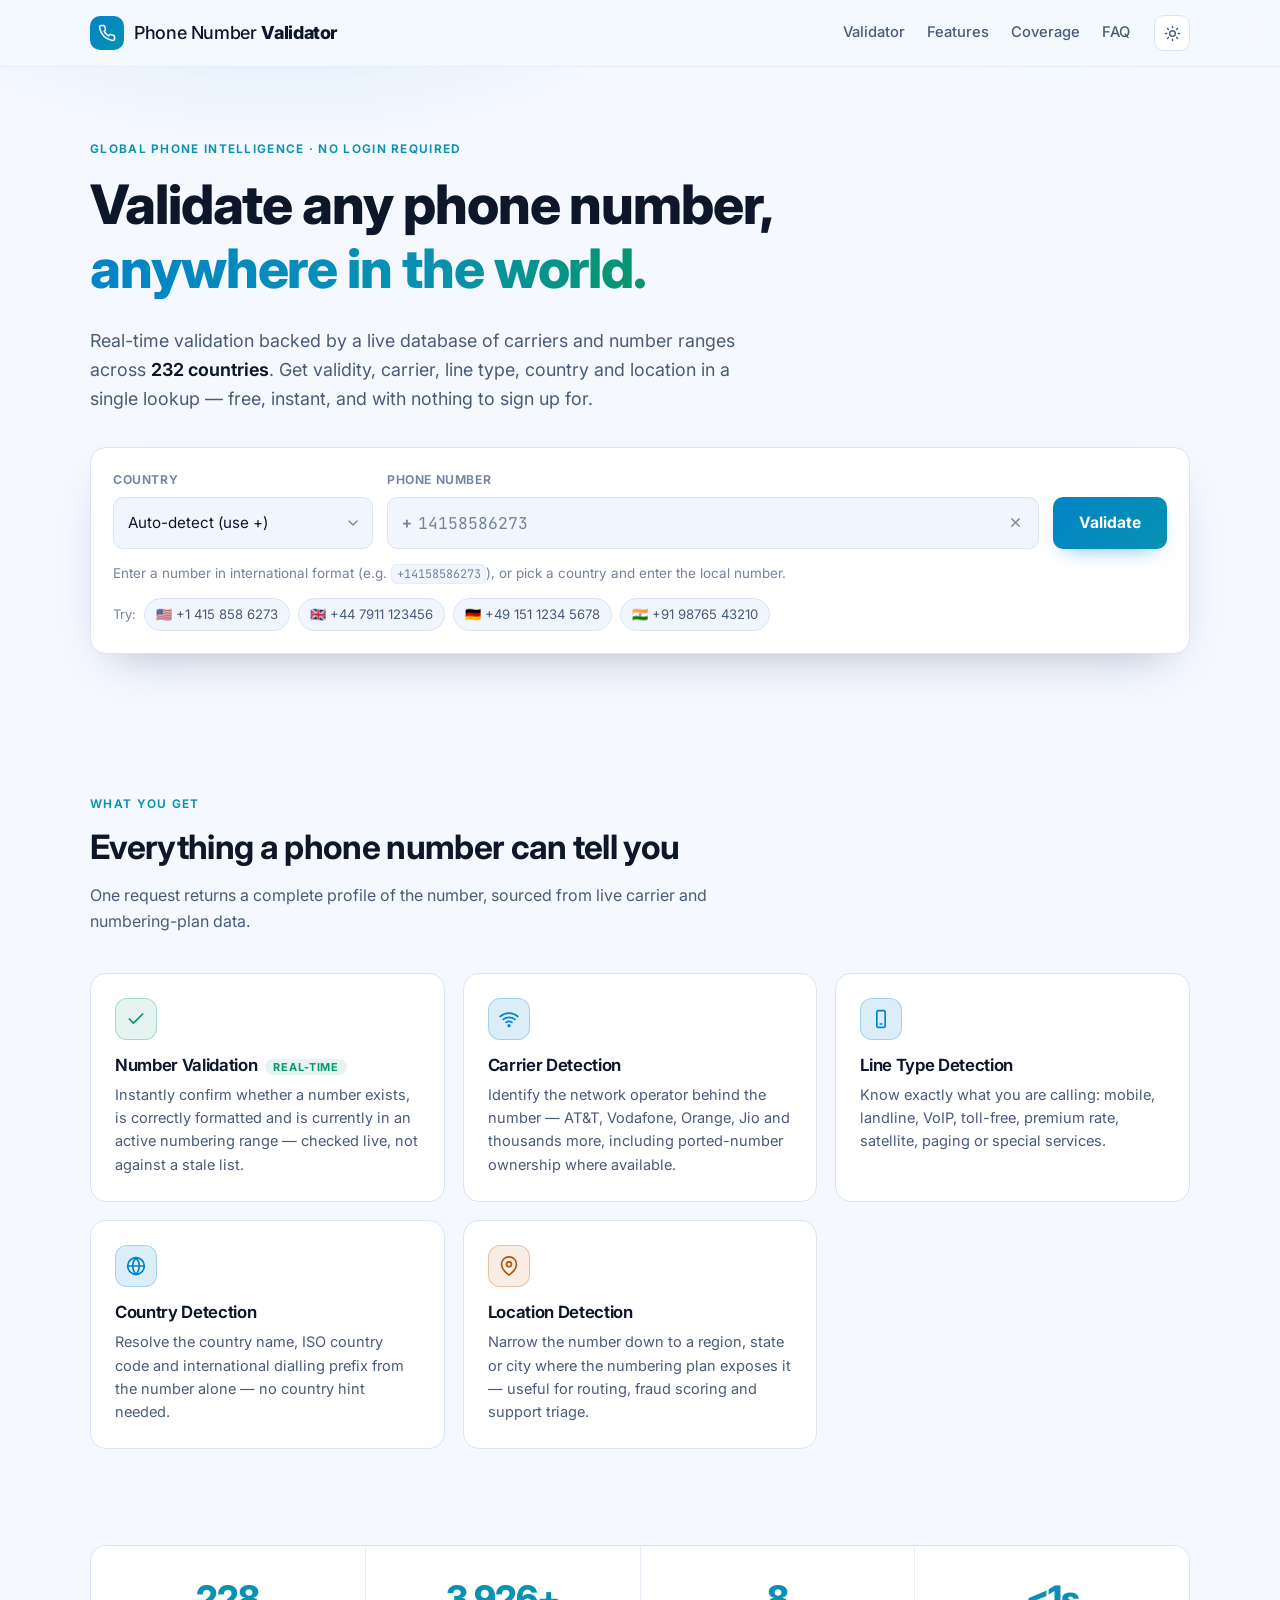
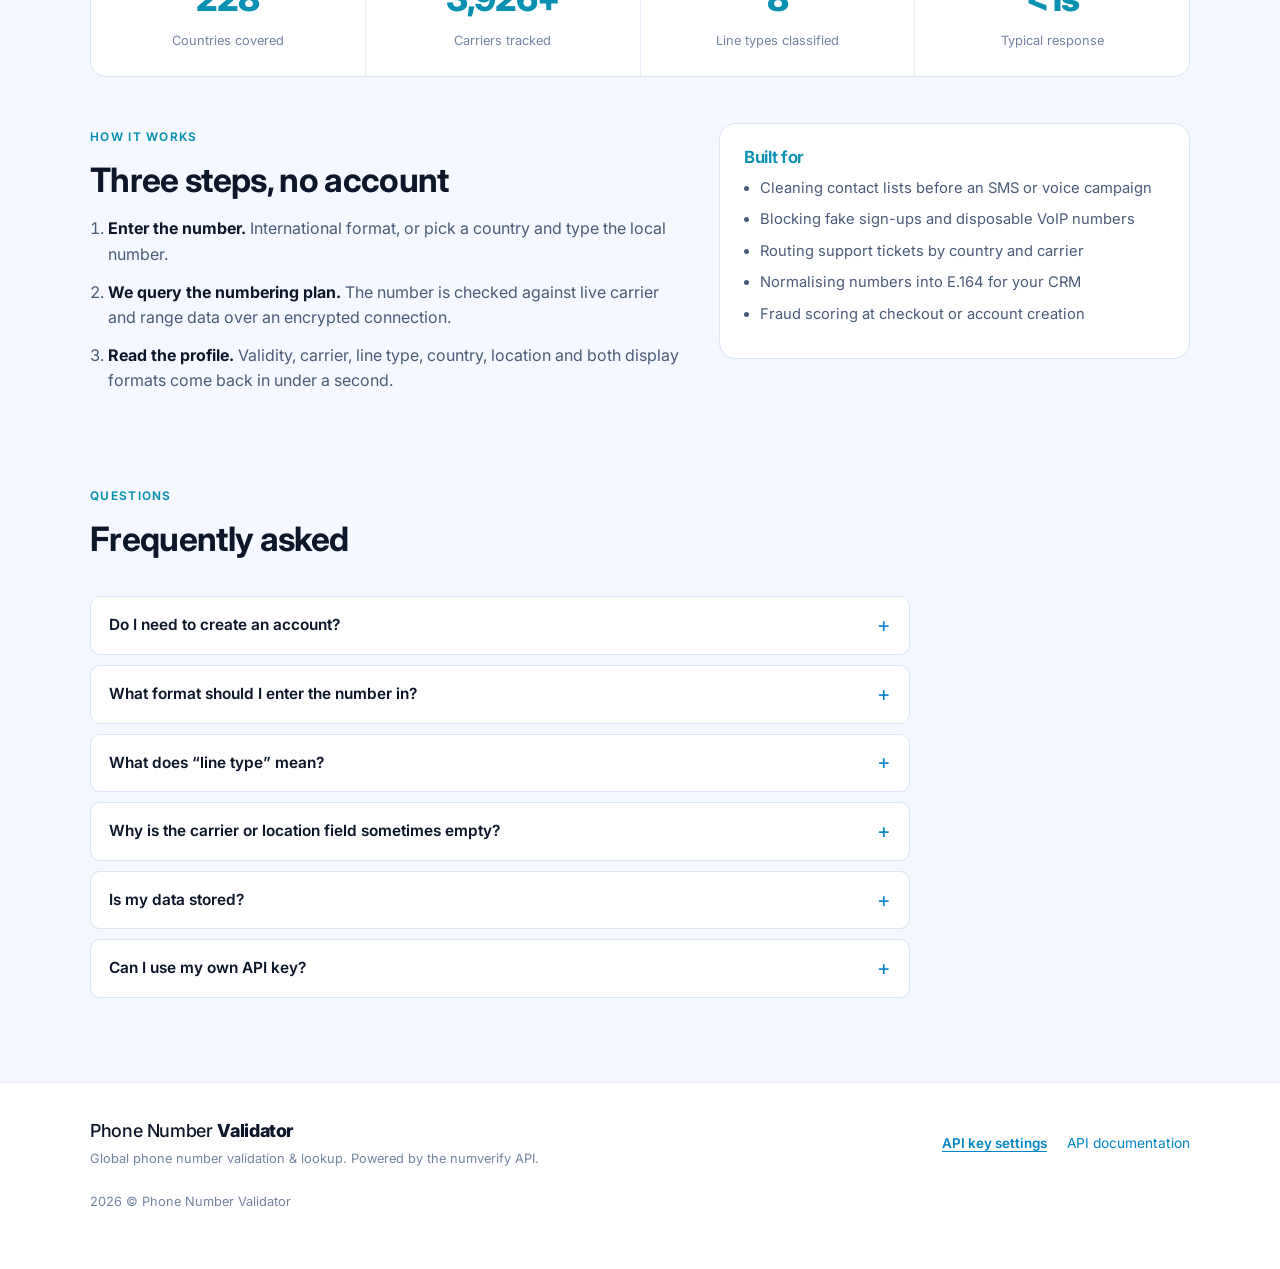
==== commit dc8c5f65: "Rename site to Phone Number Validator and replace footer disclaimer - Brand wordmark, page title, og" ====
--- a/index.html
+++ b/index.html
@@ -3,10 +3,10 @@
 <head>
 <meta charset="utf-8">
 <meta name="viewport" content="width=device-width, initial-scale=1">
-<title>Num Validator — Global Phone Number Validation &amp; Lookup</title>
+<title>Phone Number Validator — Global Validation &amp; Lookup</title>
 <meta name="description" content="Free global phone number validation and lookup. Real-time validation with carrier detection, line type, country and location data. No login required.">
 <meta name="theme-color" content="#0b1120">
-<meta property="og:title" content="Num Validator — Global Phone Number Validation &amp; Lookup">
+<meta property="og:title" content="Phone Number Validator — Global Validation &amp; Lookup">
 <meta property="og:description" content="Validate any phone number worldwide in real time. Carrier, line type, country and location detection. No signup.">
 <meta property="og:type" content="website">
 <link rel="icon" href="data:image/svg+xml,<svg xmlns='http://www.w3.org/2000/svg' viewBox='0 0 100 100'><text y='.9em' font-size='90'>&#128222;</text></svg>">
@@ -27,7 +27,7 @@
           <path d="M22 16.92v3a2 2 0 0 1-2.18 2 19.79 19.79 0 0 1-8.63-3.07 19.5 19.5 0 0 1-6-6A19.79 19.79 0 0 1 2.09 4.18 2 2 0 0 1 4.11 2h3a2 2 0 0 1 2 1.72c.13.96.36 1.9.7 2.81a2 2 0 0 1-.45 2.11L8.09 9.91a16 16 0 0 0 6 6l1.27-1.27a2 2 0 0 1 2.11-.45c.9.34 1.85.57 2.81.7A2 2 0 0 1 22 16.92z"/>
         </svg>
       </span>
-      <span class="brand-text">Num <strong>Validator</strong></span>
+      <span class="brand-text">Phone Number <strong>Validator</strong></span>
     </a>
 
     <nav class="site-nav" aria-label="Primary">
@@ -249,7 +249,7 @@
 <footer class="site-footer">
   <div class="wrap footer-inner">
     <div>
-      <span class="brand-text">Num <strong>Validator</strong></span>
+      <span class="brand-text">Phone Number <strong>Validator</strong></span>
       <p class="micro">Global phone number validation &amp; lookup. Powered by the numverify API.</p>
     </div>
     <div class="footer-links">
@@ -257,7 +257,7 @@
       <a href="https://numverify.com/documentation" target="_blank" rel="noopener noreferrer">API documentation</a>
     </div>
   </div>
-  <p class="micro legal wrap">Results are provided as-is from public numbering-plan data and may not reflect very recent porting or reassignment. Not affiliated with any carrier.</p>
+  <p class="micro legal wrap">2026 © Phone Number Validator</p>
 </footer>
 
 <!-- API key dialog -->
--- a/assets/css/styles.css
+++ b/assets/css/styles.css
@@ -1,5 +1,5 @@
 /* ============================================================
-   Num Validator — Global Phone Number Validation & Lookup
+   Phone Number Validator — Global Validation & Lookup
    ============================================================ */
 
 :root {
@@ -413,7 +413,7 @@
 .footer-inner { display: flex; flex-wrap: wrap; gap: 20px; align-items: center; justify-content: space-between; }
 .footer-inner .micro { margin: 4px 0 0; }
 .footer-links { display: flex; gap: 20px; font-size: .86rem; align-items: center; }
-.legal { margin-top: 22px; max-width: 760px; }
+.legal { margin-top: 22px; }
 
 /* ---------------- dialog ---------------- */
 .key-dialog {
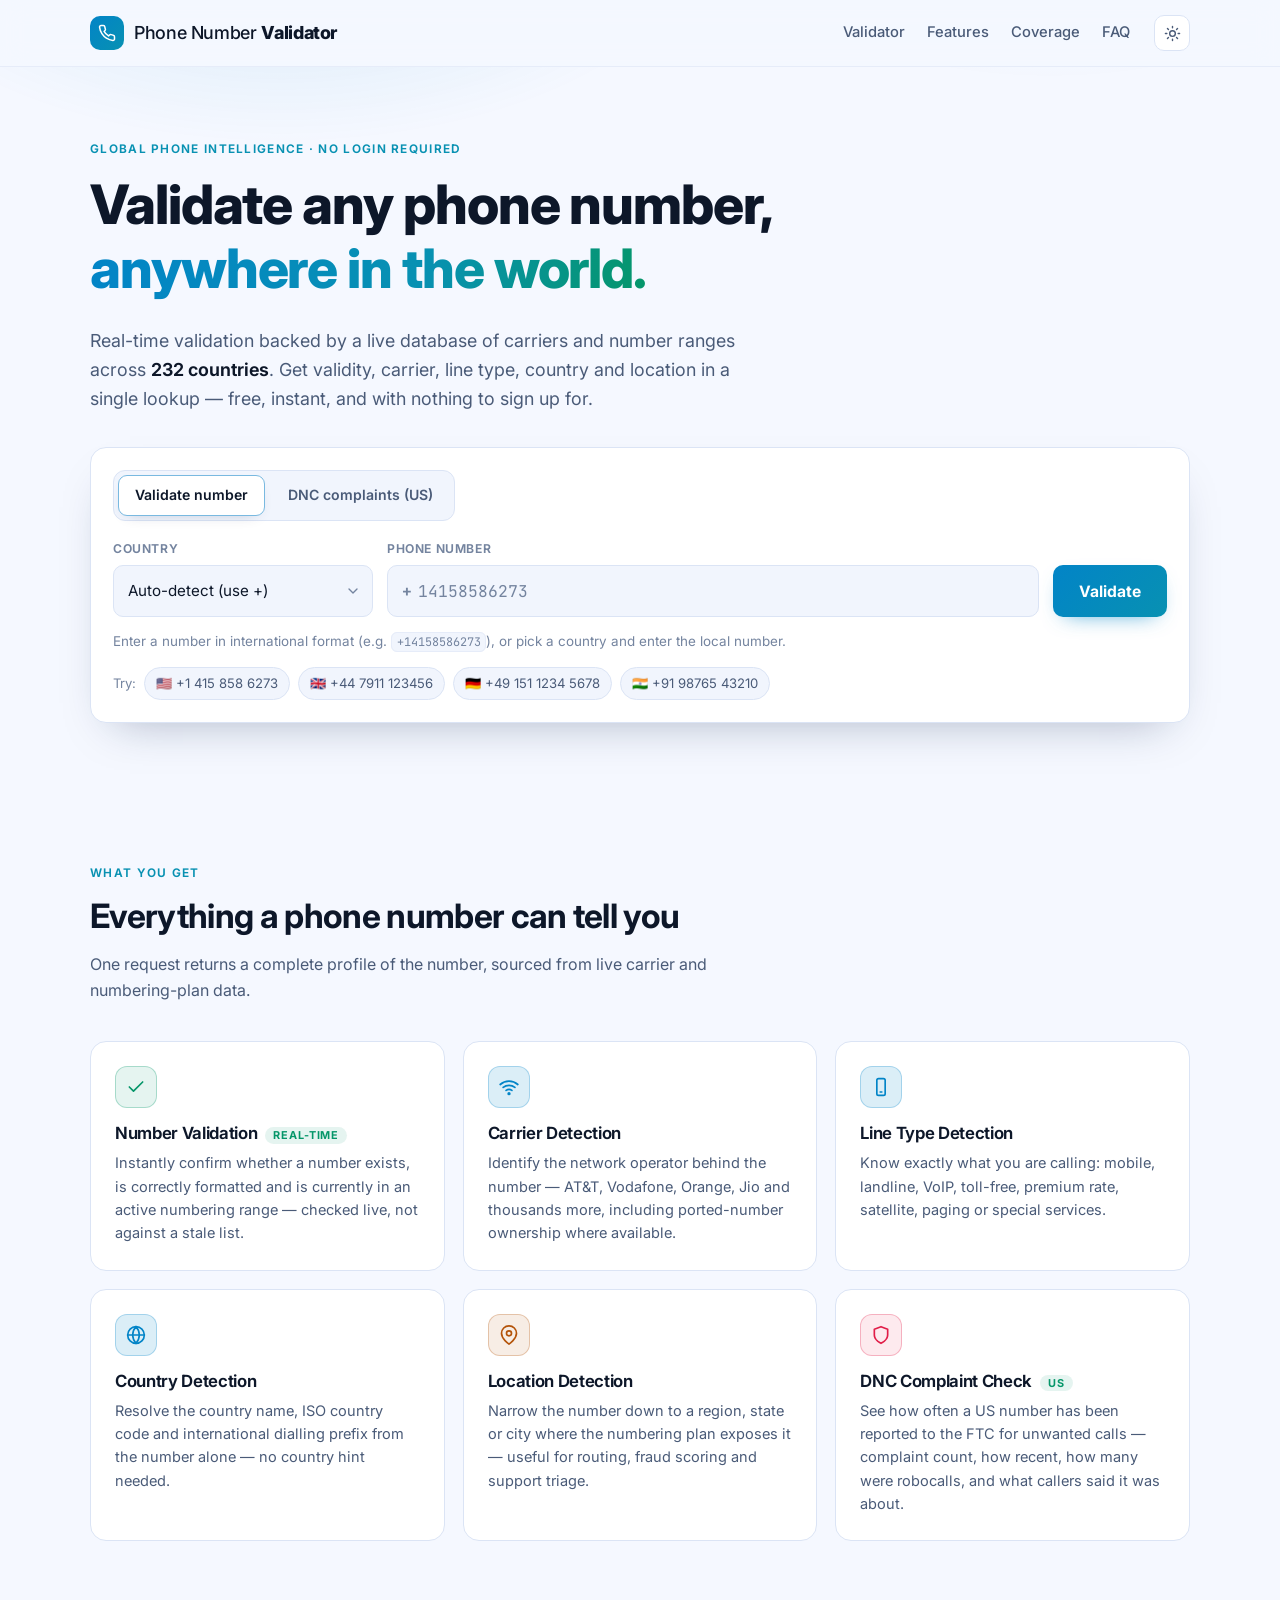
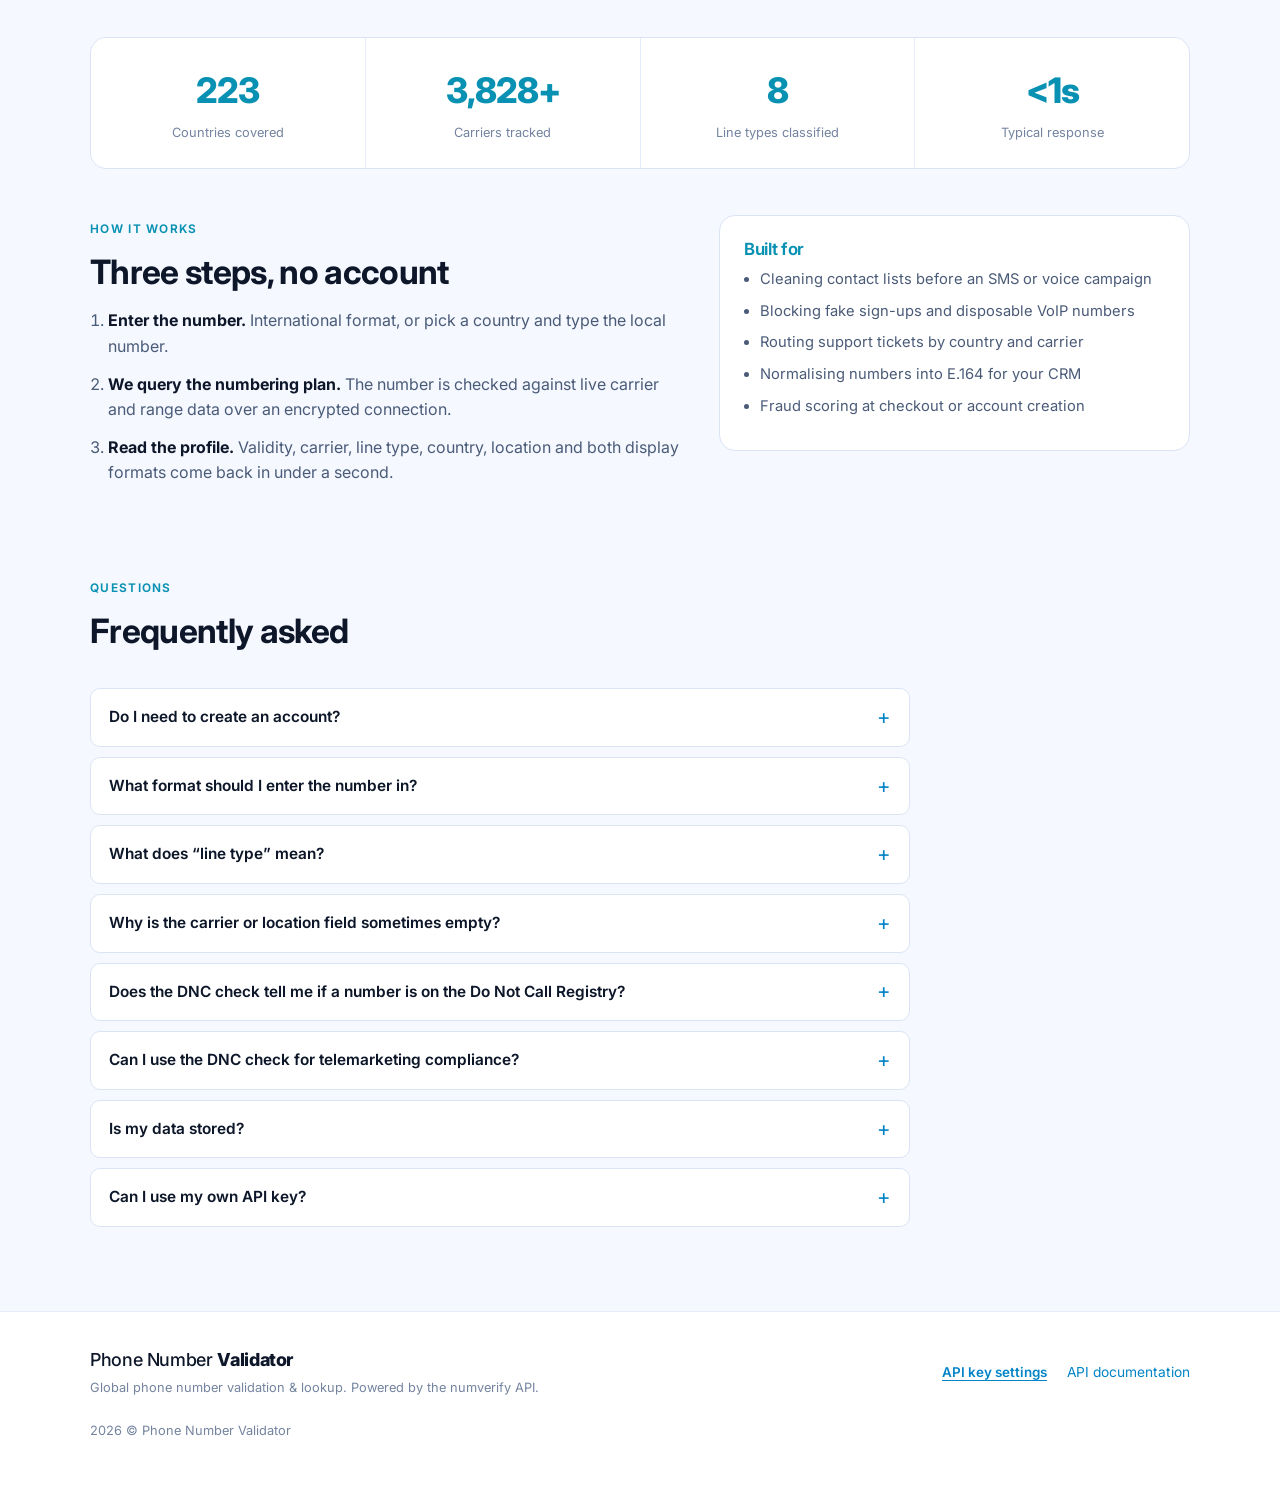
==== commit 272d7604: "Add US DNC complaint check using FTC data via api.data.gov A second lookup mode on the same card: en" ====
--- a/index.html
+++ b/index.html
@@ -63,6 +63,11 @@
       </div>
 
       <form class="lookup-card" id="lookupForm" novalidate>
+        <div class="mode-tabs" role="tablist" aria-label="Lookup type">
+          <button type="button" class="mode-tab is-active" data-mode="validate" role="tab" aria-selected="true">Validate number</button>
+          <button type="button" class="mode-tab" data-mode="dnc" role="tab" aria-selected="false">DNC complaints (US)</button>
+        </div>
+
         <div class="lookup-row">
           <div class="field field-country">
             <label for="countrySelect">Country</label>
@@ -171,6 +176,14 @@
           <h3>Location Detection</h3>
           <p>Narrow the number down to a region, state or city where the numbering plan exposes it — useful for routing, fraud scoring and support triage.</p>
         </article>
+
+        <article class="feature">
+          <span class="feat-icon i-shield" aria-hidden="true">
+            <svg viewBox="0 0 24 24" fill="none" stroke="currentColor" stroke-width="2" stroke-linecap="round" stroke-linejoin="round"><path d="M12 22s8-4 8-10V5l-8-3-8 3v7c0 6 8 10 8 10z"/></svg>
+          </span>
+          <h3>DNC Complaint Check <em>US</em></h3>
+          <p>See how often a US number has been reported to the FTC for unwanted calls — complaint count, how recent, how many were robocalls, and what callers said it was about.</p>
+        </article>
       </div>
     </div>
   </section>
@@ -234,6 +247,20 @@
           <p>Coverage depends on what each country's numbering plan publishes. Landlines in many countries expose a region but no carrier; some mobile ranges expose a carrier but no city. An empty field means “not published”, not “invalid”.</p>
         </details>
         <details>
+          <summary>Does the DNC check tell me if a number is on the Do Not Call Registry?</summary>
+          <p><strong>No.</strong> The National Do Not Call Registry — the list of consumers who opted out of telemarketing — has no public API. Telemarketers reach it by registering at
+            <a href="https://telemarketing.donotcall.gov" target="_blank" rel="noopener noreferrer">telemarketing.donotcall.gov</a>
+            for an Organization ID and SAN and downloading per-area-code lists; consumers check their own number at
+            <a href="https://www.donotcall.gov" target="_blank" rel="noopener noreferrer">donotcall.gov</a>.
+            What this site queries is a different FTC dataset: consumer <em>complaints</em> about unwanted calls. It answers “has this number been reported for robocalls”, not “is this number registered”.</p>
+        </details>
+
+        <details>
+          <summary>Can I use the DNC check for telemarketing compliance?</summary>
+          <p>No — it is not a substitute for scrubbing against the registry, and using it that way would leave you exposed. Complaint data is a reputation signal: useful for spotting known robocallers, screening inbound calls, or checking what a number is already associated with. Lawful outbound calling still requires a registry subscription.</p>
+        </details>
+
+        <details>
           <summary>Is my data stored?</summary>
           <p>This site has no backend. Lookups go straight from your browser to the validation API, and your recent-lookup history lives only in your own browser's local storage. Clearing it removes it for good.</p>
         </details>
@@ -267,13 +294,17 @@
     <p class="micro">Optional. The site ships with a shared demo key that may hit its monthly quota. Paste your own
       <a href="https://numverify.com/product" target="_blank" rel="noopener noreferrer">numverify access key</a>
       to use your own allowance. It is stored in this browser only.</p>
-    <label for="keyInput">Access key</label>
+    <label for="keyInput">numverify access key</label>
     <input id="keyInput" type="text" spellcheck="false" autocomplete="off" placeholder="your 32-character access key">
+    <label for="dncKeyInput">api.data.gov key <span class="micro">(FTC complaint data)</span></label>
+    <input id="dncKeyInput" type="text" spellcheck="false" autocomplete="off" placeholder="your 40-character api.data.gov key">
     <div class="dialog-actions">
       <button type="button" class="btn-ghost" id="keyReset">Use demo key</button>
       <span class="spacer"></span>
       <button type="button" class="btn-ghost" id="keyCancel">Cancel</button>
-      <button type="button" class="btn-primary btn-sm" id="keySave">Save</button>
+      <!-- A real submit button so Enter still saves: a form with more than one
+           field gets no implicit submission without one. -->
+      <button type="submit" class="btn-primary btn-sm" id="keySave">Save</button>
     </div>
   </form>
 </dialog>
--- a/assets/css/styles.css
+++ b/assets/css/styles.css
@@ -58,6 +58,10 @@
 }
 
 * { box-sizing: border-box; }
+
+/* The UA rule for [hidden] loses to any author `display`, and several elements
+   toggled from JS carry `display: flex`. */
+[hidden] { display: none !important; }
 
 html { scroll-behavior: smooth; }
 @media (prefers-reduced-motion: reduce) { html { scroll-behavior: auto; } }
@@ -163,7 +167,33 @@
   margin-top: 34px; padding: 22px; border-radius: var(--radius);
   background: var(--surface); border: 1px solid var(--border); box-shadow: var(--shadow);
 }
+.mode-tabs {
+  display: flex; gap: 6px; margin-bottom: 18px; padding: 4px; border-radius: 12px;
+  background: var(--surface-2); border: 1px solid var(--border); width: fit-content; max-width: 100%;
+}
+.mode-tab {
+  font: inherit; font-size: .88rem; font-weight: 600; cursor: pointer; white-space: nowrap;
+  padding: 8px 16px; border-radius: 9px; border: 1px solid transparent;
+  background: transparent; color: var(--text-dim);
+}
+.mode-tab:hover { color: var(--text); }
+.mode-tab.is-active {
+  background: var(--surface); color: var(--text);
+  border-color: color-mix(in srgb, var(--accent) 45%, var(--border));
+  box-shadow: var(--shadow-sm);
+}
+@media (max-width: 480px) {
+  .mode-tabs { width: 100%; }
+  .mode-tab { flex: 1; padding: 8px 10px; font-size: .82rem; }
+}
+
 .lookup-row { display: grid; grid-template-columns: minmax(190px, 260px) 1fr auto; gap: 14px; align-items: end; }
+/* With the country picker hidden (DNC mode) the input takes its place. Scoped
+   above the stacking breakpoint, since this selector would otherwise outrank
+   the single-column rule below and re-split the row on phones. */
+@media (min-width: 861px) {
+  .lookup-row:has(.field-country[hidden]) { grid-template-columns: 1fr auto; }
+}
 .field { display: flex; flex-direction: column; gap: 7px; min-width: 0; }
 .field label { font-size: .76rem; font-weight: 650; letter-spacing: .05em; text-transform: uppercase; color: var(--text-faint); }
 
@@ -296,6 +326,32 @@
 .badge.voip       { color: var(--warn); border-color: color-mix(in srgb, var(--warn) 40%, transparent); background: var(--warn-bg); }
 .badge.toll_free  { color: var(--ok); border-color: color-mix(in srgb, var(--ok) 40%, transparent); background: var(--ok-bg); }
 .badge.premium_rate { color: var(--bad); border-color: color-mix(in srgb, var(--bad) 40%, transparent); background: var(--bad-bg); }
+
+/* ---- DNC complaint list ---- */
+.complaints { padding: 20px 22px; border-top: 1px solid var(--border-soft); }
+.complaints-head {
+  margin: 0 0 12px; font-size: .72rem; font-weight: 650; letter-spacing: .07em;
+  text-transform: uppercase; color: var(--text-faint);
+}
+.complaint-list { list-style: none; margin: 0; padding: 0; display: grid; gap: 1px; background: var(--border-soft); border: 1px solid var(--border-soft); border-radius: var(--radius-sm); overflow: hidden; }
+.complaint {
+  display: grid; grid-template-columns: 96px 1fr auto auto; gap: 12px; align-items: center;
+  padding: 11px 14px; background: var(--surface); font-size: .88rem; min-width: 0;
+}
+.c-date { font-family: var(--mono); font-size: .82rem; color: var(--text-faint); white-space: nowrap; }
+.c-subject { font-weight: 550; min-width: 0; overflow-wrap: anywhere; }
+.c-where { font-size: .82rem; color: var(--text-faint); white-space: nowrap; }
+@media (max-width: 620px) {
+  .complaint { grid-template-columns: 1fr auto; gap: 4px 10px; }
+  .c-date { grid-column: 1; }
+  .c-subject { grid-column: 1 / -1; order: 3; }
+  .c-where { grid-column: 2; text-align: right; }
+  .complaint .badge { grid-column: 2; order: 4; justify-self: end; }
+}
+
+.warn-foot { color: var(--warn); align-items: flex-start; }
+.warn-foot svg { width: 17px; height: 17px; flex: none; margin-top: 1px; }
+.warn-foot .micro { color: var(--warn); }
 
 .result-foot { padding: 13px 22px; border-top: 1px solid var(--border-soft); background: var(--surface-2); display: flex; flex-wrap: wrap; gap: 12px; align-items: center; }
 .result-foot .micro { margin: 0; }
@@ -364,6 +420,7 @@
 .feat-icon svg { width: 20px; height: 20px; }
 .feat-icon.i-check { background: var(--ok-bg); color: var(--ok); border-color: color-mix(in srgb, var(--ok) 28%, transparent); }
 .feat-icon.i-pin { background: var(--warn-bg); color: var(--warn); border-color: color-mix(in srgb, var(--warn) 28%, transparent); }
+.feat-icon.i-shield { background: var(--bad-bg); color: var(--bad); border-color: color-mix(in srgb, var(--bad) 28%, transparent); }
 
 /* ---------------- coverage ---------------- */
 .coverage { padding: 76px 0; }
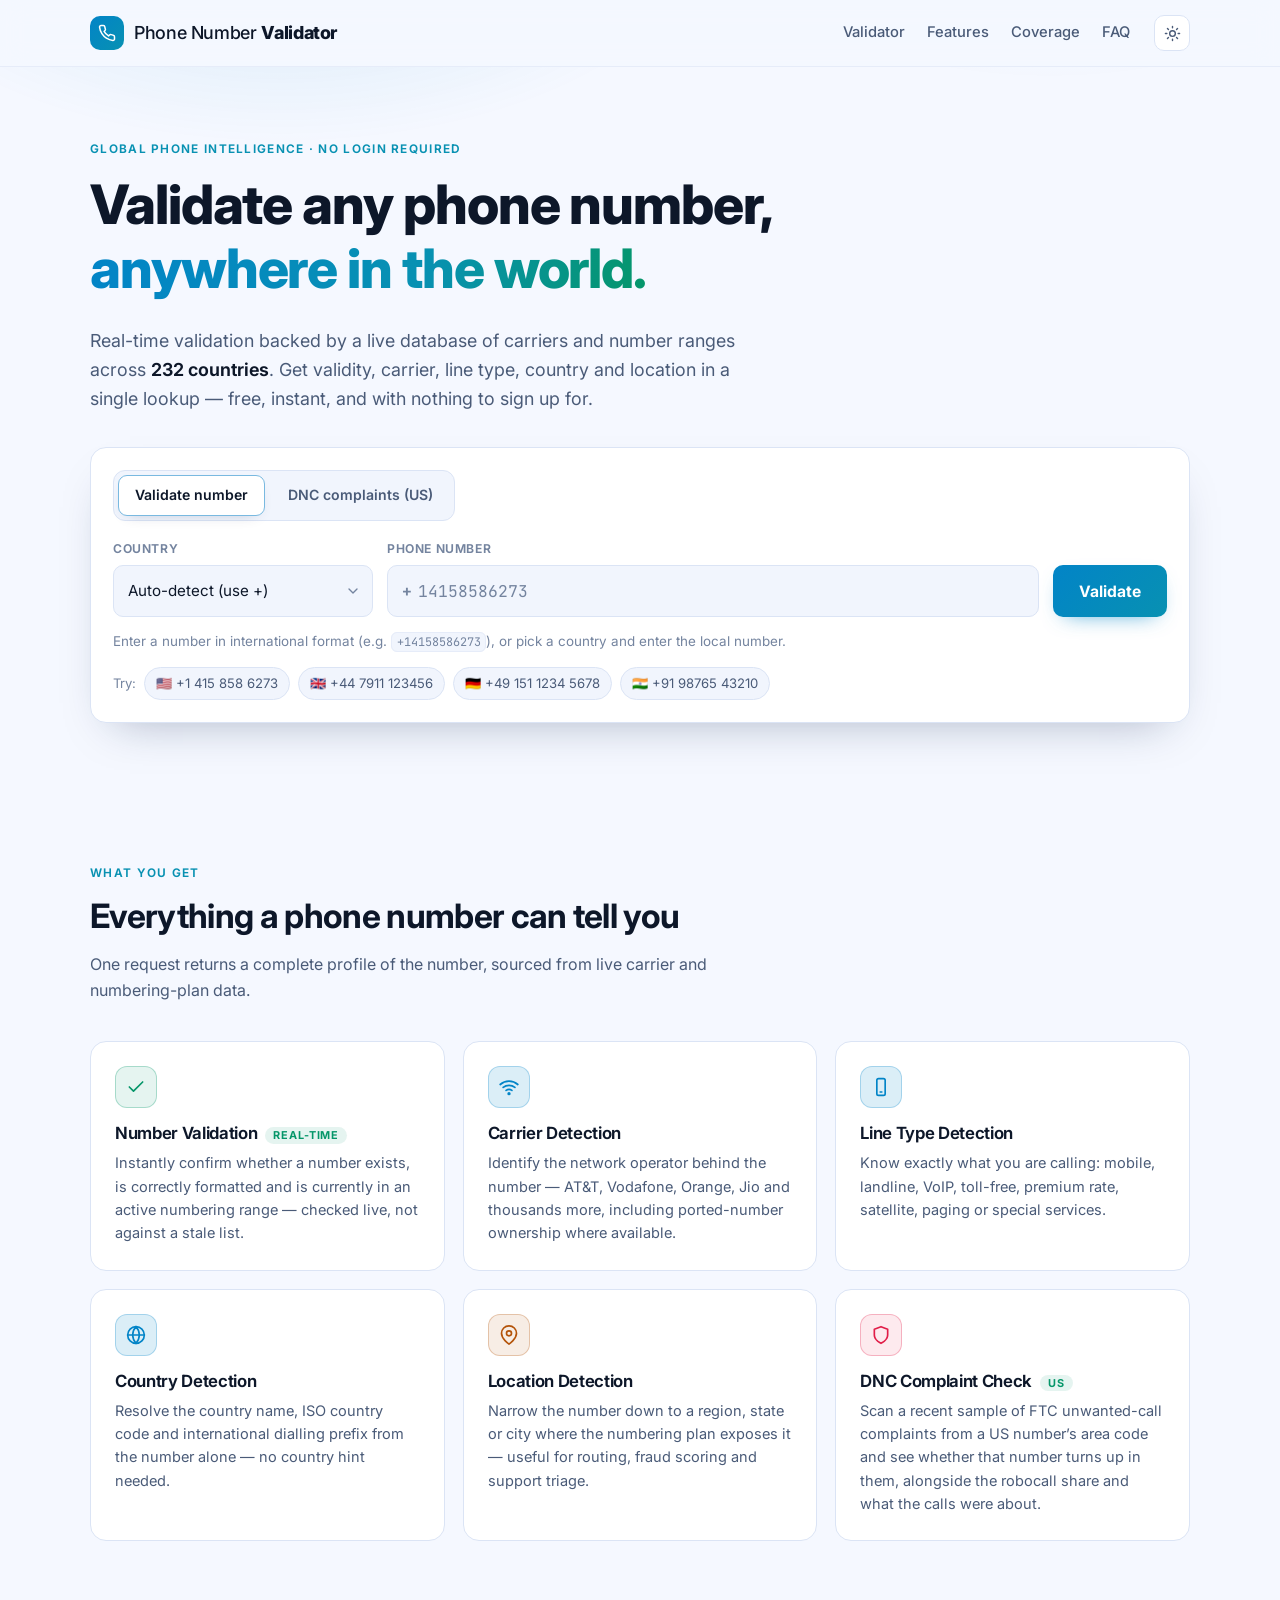
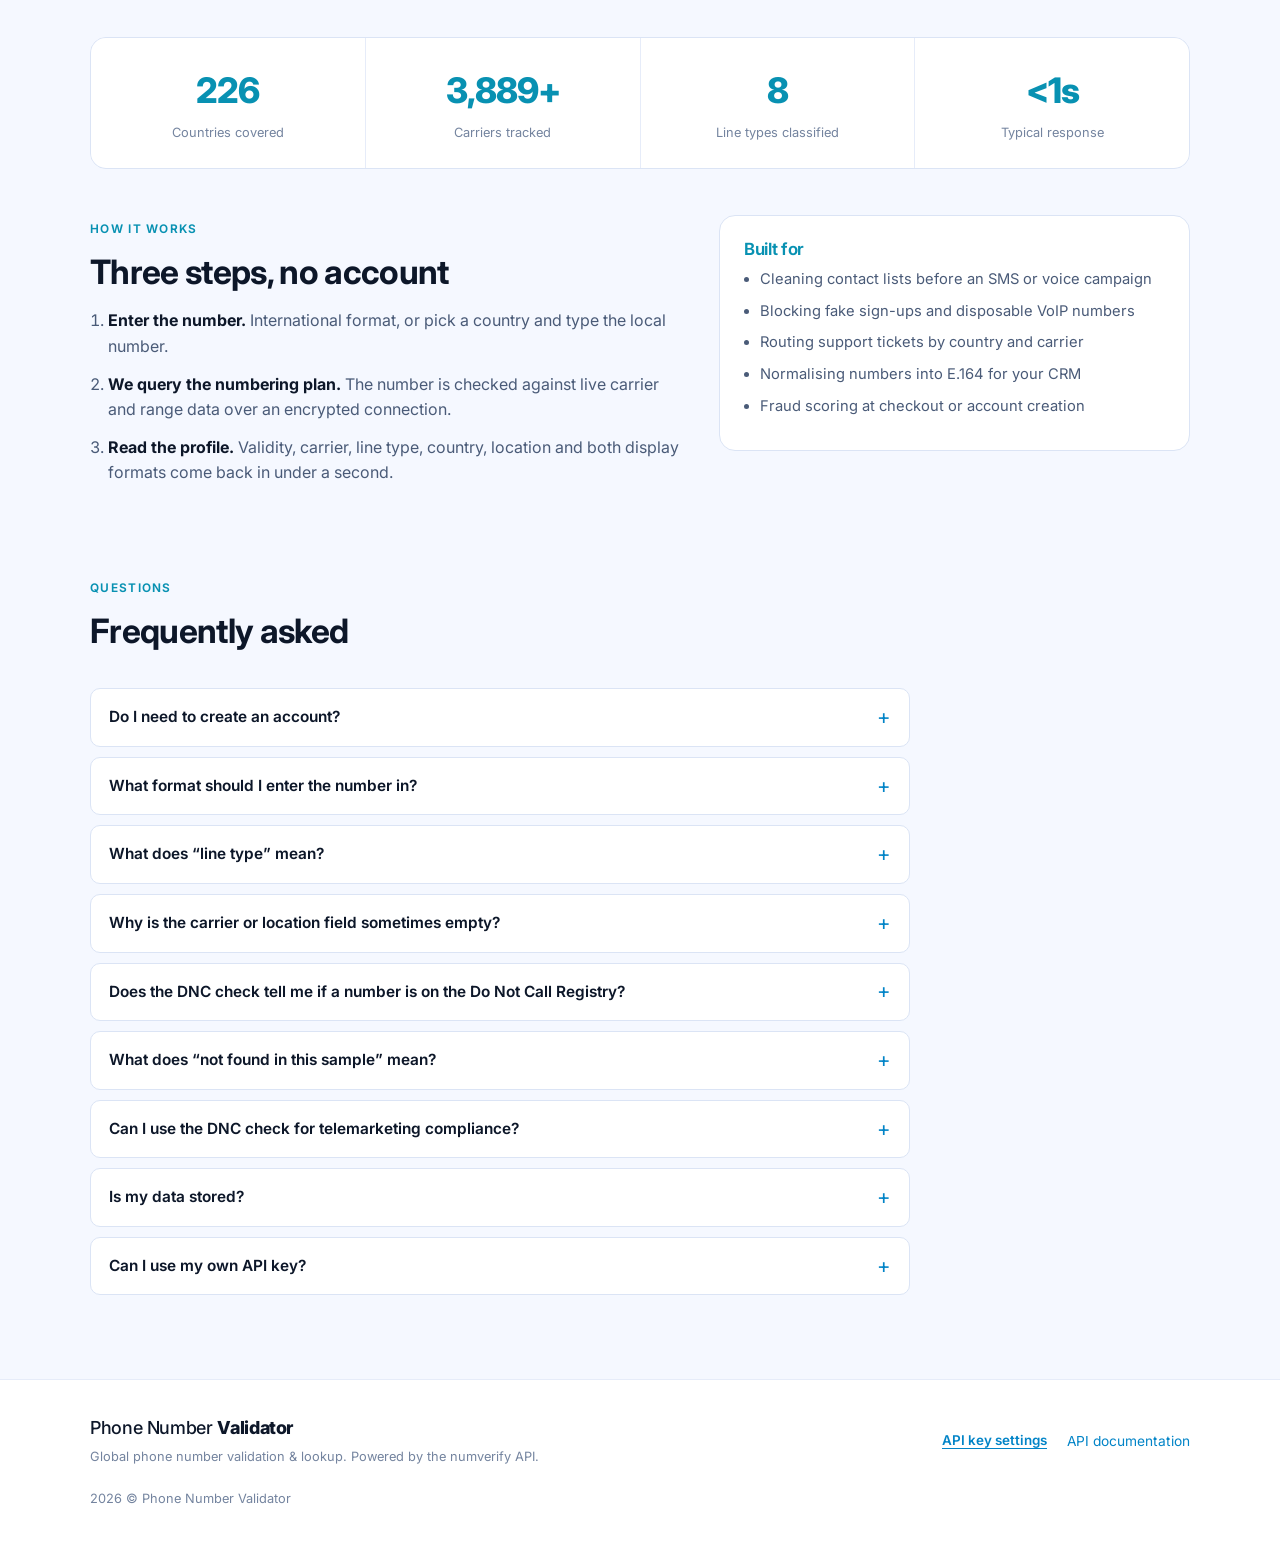
==== commit 4ab99dd1: "Fix DNC lookup: drop the invented phone filter, report API errors properly The DNC tab failed every " ====
--- a/index.html
+++ b/index.html
@@ -182,7 +182,7 @@
             <svg viewBox="0 0 24 24" fill="none" stroke="currentColor" stroke-width="2" stroke-linecap="round" stroke-linejoin="round"><path d="M12 22s8-4 8-10V5l-8-3-8 3v7c0 6 8 10 8 10z"/></svg>
           </span>
           <h3>DNC Complaint Check <em>US</em></h3>
-          <p>See how often a US number has been reported to the FTC for unwanted calls — complaint count, how recent, how many were robocalls, and what callers said it was about.</p>
+          <p>Scan a recent sample of FTC unwanted-call complaints from a US number’s area code and see whether that number turns up in them, alongside the robocall share and what the calls were about.</p>
         </article>
       </div>
     </div>
@@ -248,11 +248,16 @@
         </details>
         <details>
           <summary>Does the DNC check tell me if a number is on the Do Not Call Registry?</summary>
-          <p><strong>No.</strong> The National Do Not Call Registry — the list of consumers who opted out of telemarketing — has no public API. Telemarketers reach it by registering at
+          <p><strong>No</strong>, twice over. First, the National Do Not Call Registry — the list of consumers who opted out of telemarketing — has no public API. Telemarketers reach it by registering at
             <a href="https://telemarketing.donotcall.gov" target="_blank" rel="noopener noreferrer">telemarketing.donotcall.gov</a>
             for an Organization ID and SAN and downloading per-area-code lists; consumers check their own number at
             <a href="https://www.donotcall.gov" target="_blank" rel="noopener noreferrer">donotcall.gov</a>.
-            What this site queries is a different FTC dataset: consumer <em>complaints</em> about unwanted calls. It answers “has this number been reported for robocalls”, not “is this number registered”.</p>
+            What this site queries is a different FTC dataset: consumer <em>complaints</em> about unwanted calls. Second, even that dataset cannot be filtered by the number that placed the call — the FTC API filters on date, state, area code and robocall flag only, and the caller's number comes back as a field rather than a search key. So the check pulls a recent sample of complaints from the number's own area code and tells you whether it appears among them.</p>
+        </details>
+
+        <details>
+          <summary>What does “not found in this sample” mean?</summary>
+          <p>Exactly that, and no more. The sample is at most 50 complaints from the number's area code over the last 30 days — a slice of a stream that runs to hundreds of thousands of complaints a month nationwide. A number can be a heavy robocaller and still be absent from that slice. A <em>hit</em> is a strong signal; a miss is weak evidence, not a clean bill of health.</p>
         </details>
 
         <details>
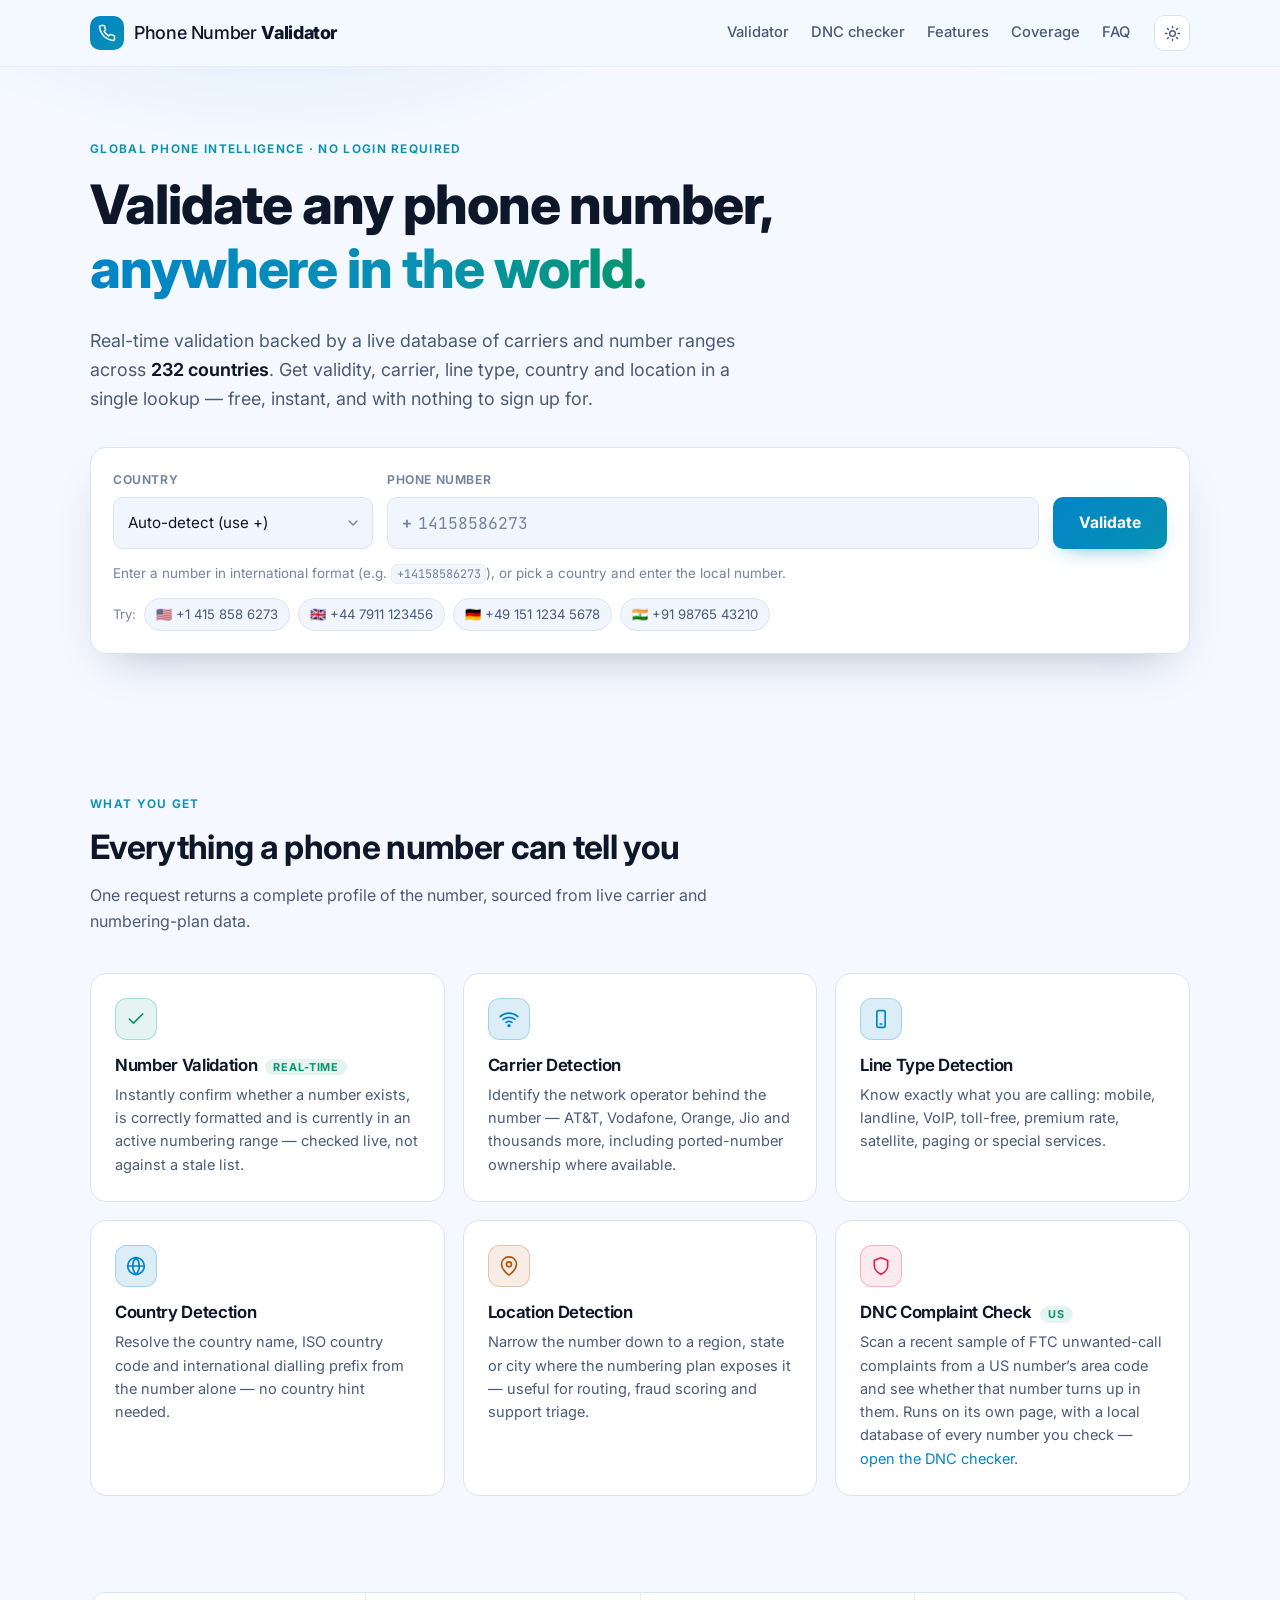
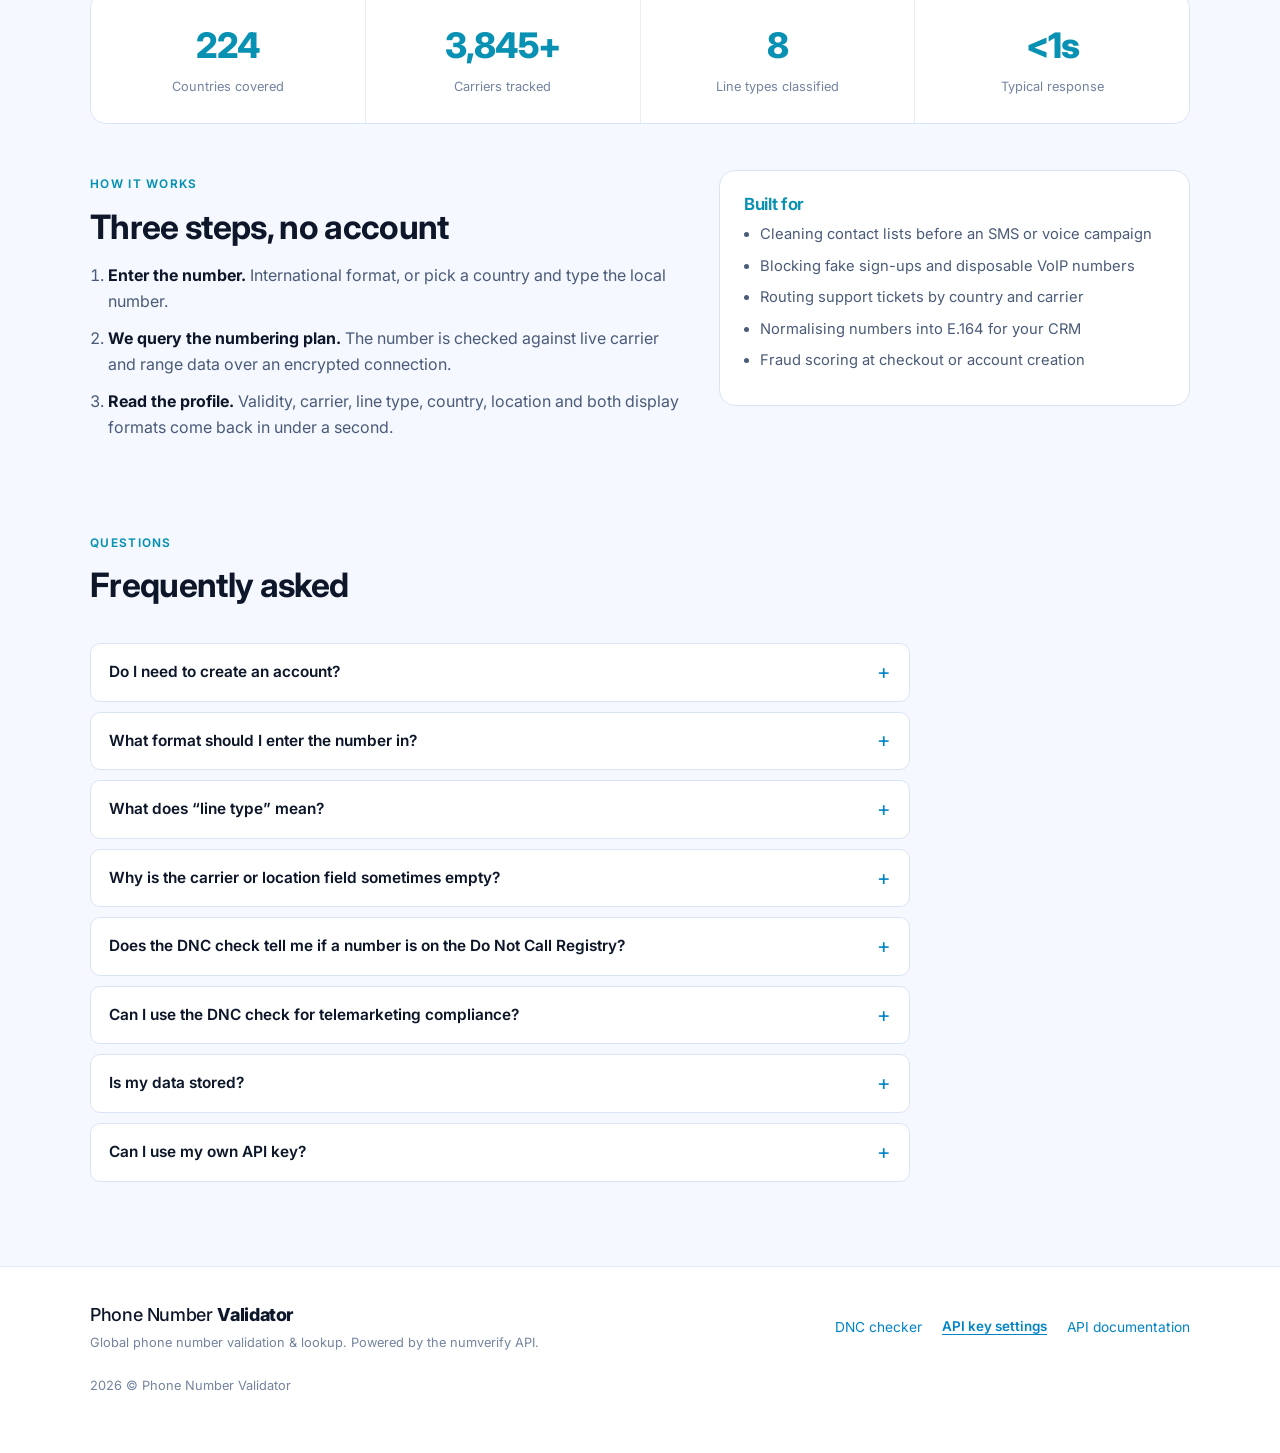
==== commit cddfad23: "Move the DNC checker to its own page with a local number database The DNC checker was a second tab o" ====
--- a/index.html
+++ b/index.html
@@ -32,6 +32,7 @@
 
     <nav class="site-nav" aria-label="Primary">
       <a href="#validator">Validator</a>
+      <a href="dnc.html">DNC checker</a>
       <a href="#features">Features</a>
       <a href="#coverage">Coverage</a>
       <a href="#faq">FAQ</a>
@@ -63,11 +64,6 @@
       </div>
 
       <form class="lookup-card" id="lookupForm" novalidate>
-        <div class="mode-tabs" role="tablist" aria-label="Lookup type">
-          <button type="button" class="mode-tab is-active" data-mode="validate" role="tab" aria-selected="true">Validate number</button>
-          <button type="button" class="mode-tab" data-mode="dnc" role="tab" aria-selected="false">DNC complaints (US)</button>
-        </div>
-
         <div class="lookup-row">
           <div class="field field-country">
             <label for="countrySelect">Country</label>
@@ -182,7 +178,7 @@
             <svg viewBox="0 0 24 24" fill="none" stroke="currentColor" stroke-width="2" stroke-linecap="round" stroke-linejoin="round"><path d="M12 22s8-4 8-10V5l-8-3-8 3v7c0 6 8 10 8 10z"/></svg>
           </span>
           <h3>DNC Complaint Check <em>US</em></h3>
-          <p>Scan a recent sample of FTC unwanted-call complaints from a US number’s area code and see whether that number turns up in them, alongside the robocall share and what the calls were about.</p>
+          <p>Scan a recent sample of FTC unwanted-call complaints from a US number’s area code and see whether that number turns up in them. Runs on its own page, with a local database of every number you check — <a href="dnc.html">open the DNC checker</a>.</p>
         </article>
       </div>
     </div>
@@ -252,12 +248,7 @@
             <a href="https://telemarketing.donotcall.gov" target="_blank" rel="noopener noreferrer">telemarketing.donotcall.gov</a>
             for an Organization ID and SAN and downloading per-area-code lists; consumers check their own number at
             <a href="https://www.donotcall.gov" target="_blank" rel="noopener noreferrer">donotcall.gov</a>.
-            What this site queries is a different FTC dataset: consumer <em>complaints</em> about unwanted calls. Second, even that dataset cannot be filtered by the number that placed the call — the FTC API filters on date, state, area code and robocall flag only, and the caller's number comes back as a field rather than a search key. So the check pulls a recent sample of complaints from the number's own area code and tells you whether it appears among them.</p>
-        </details>
-
-        <details>
-          <summary>What does “not found in this sample” mean?</summary>
-          <p>Exactly that, and no more. The sample is at most 50 complaints from the number's area code over the last 30 days — a slice of a stream that runs to hundreds of thousands of complaints a month nationwide. A number can be a heavy robocaller and still be absent from that slice. A <em>hit</em> is a strong signal; a miss is weak evidence, not a clean bill of health.</p>
+            The <a href="dnc.html">DNC checker</a> queries a different FTC dataset: consumer <em>complaints</em> about unwanted calls. Its own page explains the limits in full.</p>
         </details>
 
         <details>
@@ -285,6 +276,7 @@
       <p class="micro">Global phone number validation &amp; lookup. Powered by the numverify API.</p>
     </div>
     <div class="footer-links">
+      <a href="dnc.html">DNC checker</a>
       <button type="button" class="link-btn" id="openKeyDialog2">API key settings</button>
       <a href="https://numverify.com/documentation" target="_blank" rel="noopener noreferrer">API documentation</a>
     </div>
@@ -314,6 +306,7 @@
   </form>
 </dialog>
 
+<script src="assets/js/core.js"></script>
 <script src="assets/js/countries.js"></script>
 <script src="assets/js/app.js"></script>
 </body>
--- a/assets/css/styles.css
+++ b/assets/css/styles.css
@@ -167,32 +167,12 @@
   margin-top: 34px; padding: 22px; border-radius: var(--radius);
   background: var(--surface); border: 1px solid var(--border); box-shadow: var(--shadow);
 }
-.mode-tabs {
-  display: flex; gap: 6px; margin-bottom: 18px; padding: 4px; border-radius: 12px;
-  background: var(--surface-2); border: 1px solid var(--border); width: fit-content; max-width: 100%;
-}
-.mode-tab {
-  font: inherit; font-size: .88rem; font-weight: 600; cursor: pointer; white-space: nowrap;
-  padding: 8px 16px; border-radius: 9px; border: 1px solid transparent;
-  background: transparent; color: var(--text-dim);
-}
-.mode-tab:hover { color: var(--text); }
-.mode-tab.is-active {
-  background: var(--surface); color: var(--text);
-  border-color: color-mix(in srgb, var(--accent) 45%, var(--border));
-  box-shadow: var(--shadow-sm);
-}
-@media (max-width: 480px) {
-  .mode-tabs { width: 100%; }
-  .mode-tab { flex: 1; padding: 8px 10px; font-size: .82rem; }
-}
-
 .lookup-row { display: grid; grid-template-columns: minmax(190px, 260px) 1fr auto; gap: 14px; align-items: end; }
-/* With the country picker hidden (DNC mode) the input takes its place. Scoped
+/* The DNC page has no country picker, so its input takes that column. Scoped
    above the stacking breakpoint, since this selector would otherwise outrank
    the single-column rule below and re-split the row on phones. */
 @media (min-width: 861px) {
-  .lookup-row:has(.field-country[hidden]) { grid-template-columns: 1fr auto; }
+  .lookup-row:not(:has(.field-country)) { grid-template-columns: 1fr auto; }
 }
 .field { display: flex; flex-direction: column; gap: 7px; min-width: 0; }
 .field label { font-size: .76rem; font-weight: 650; letter-spacing: .05em; text-transform: uppercase; color: var(--text-faint); }
@@ -501,3 +481,108 @@
   z-index: 60; animation: toastIn .25s ease both;
 }
 @keyframes toastIn { from { opacity: 0; transform: translate(-50%, 10px); } }
+
+/* ============================================================
+   DNC checker page
+   ============================================================ */
+.sr-only {
+  position: absolute; width: 1px; height: 1px; padding: 0; margin: -1px;
+  overflow: hidden; clip: rect(0 0 0 0); white-space: nowrap; border: 0;
+}
+.site-nav a[aria-current="page"] { color: var(--text); font-weight: 650; }
+
+/* ---- bulk check ---- */
+.bulk { margin-top: 16px; border-top: 1px solid var(--border-soft); padding-top: 14px; }
+.bulk summary {
+  cursor: pointer; font-size: .88rem; font-weight: 600; color: var(--accent);
+  list-style: none; display: inline-flex; align-items: center; gap: 7px;
+}
+.bulk summary::-webkit-details-marker { display: none; }
+.bulk summary::before { content: '+'; font-size: 1.1rem; line-height: 1; }
+.bulk[open] summary::before { content: '−'; }
+.bulk label {
+  display: block; margin: 14px 0 7px;
+  font-size: .76rem; font-weight: 650; letter-spacing: .05em; text-transform: uppercase; color: var(--text-faint);
+}
+.bulk textarea {
+  width: 100%; padding: 12px 14px; border-radius: var(--radius-sm); resize: vertical;
+  background: var(--surface-2); border: 1px solid var(--border); color: var(--text);
+  font-family: var(--mono); font-size: .92rem; line-height: 1.7;
+}
+.bulk textarea:focus { outline: none; border-color: var(--accent); box-shadow: 0 0 0 3px color-mix(in srgb, var(--accent) 22%, transparent); }
+.bulk-actions { display: flex; align-items: center; gap: 12px; margin-top: 12px; flex-wrap: wrap; }
+
+.saved-chip {
+  display: inline-flex; align-items: center; gap: 6px; margin-left: auto;
+  font-size: .78rem; font-weight: 600; padding: 6px 12px; border-radius: 999px;
+  color: var(--ok); background: var(--ok-bg);
+  border: 1px solid color-mix(in srgb, var(--ok) 35%, transparent);
+}
+.saved-chip svg { width: 13px; height: 13px; }
+
+/* ---- database ---- */
+.database { padding: 70px 20px 20px; }
+.db-stats { margin-bottom: 22px; }
+.db-stats .stat-num { font-size: clamp(1.4rem, 3vw, 1.9rem); }
+#dbBackend { font-size: 1rem; font-weight: 650; color: var(--text-dim); }
+
+.db-toolbar { display: flex; flex-wrap: wrap; gap: 10px; align-items: center; margin-bottom: 16px; }
+.db-search { flex: 1 1 240px; min-width: 0; }
+.db-search input {
+  width: 100%; height: 44px; padding: 0 14px; border-radius: var(--radius-sm);
+  background: var(--surface-2); border: 1px solid var(--border); color: var(--text);
+  font: inherit; font-size: .92rem;
+}
+.db-search input:focus { outline: none; border-color: var(--accent); box-shadow: 0 0 0 3px color-mix(in srgb, var(--accent) 22%, transparent); }
+.db-filter { flex: 0 0 auto; }
+.db-filter select { height: 44px; min-width: 180px; }
+.db-buttons { display: flex; flex-wrap: wrap; gap: 8px; margin-left: auto; }
+.db-buttons .btn-ghost { height: 44px; }
+.btn-ghost.danger { color: var(--bad); border-color: color-mix(in srgb, var(--bad) 35%, var(--border)); }
+.btn-ghost.danger:hover { border-color: var(--bad); }
+
+.db-wrap {
+  border: 1px solid var(--border); border-radius: var(--radius);
+  background: var(--surface); overflow-x: auto;
+}
+.db-table { width: 100%; border-collapse: collapse; font-size: .9rem; min-width: 860px; }
+.db-table th {
+  text-align: left; padding: 13px 14px; white-space: nowrap; cursor: pointer; user-select: none;
+  font-size: .72rem; font-weight: 650; letter-spacing: .07em; text-transform: uppercase;
+  color: var(--text-faint); background: var(--surface-2);
+  border-bottom: 1px solid var(--border);
+}
+.db-table th:hover { color: var(--text); }
+.db-table th[data-dir]::after { content: ' ▲'; font-size: .7em; }
+.db-table th[data-dir="desc"]::after { content: ' ▼'; }
+.db-table th:last-child { cursor: default; }
+.db-table td { padding: 11px 14px; border-bottom: 1px solid var(--border-soft); vertical-align: middle; }
+.db-table tr:last-child td { border-bottom: 0; }
+.db-table tr.is-flagged td { background: color-mix(in srgb, var(--warn) 7%, transparent); }
+.db-table td.mono { font-family: var(--mono); font-size: .86rem; white-space: nowrap; }
+.db-table td .badge { white-space: nowrap; }
+
+.db-note {
+  width: 100%; min-width: 130px; padding: 6px 9px; border-radius: 7px;
+  background: transparent; border: 1px solid transparent; color: var(--text);
+  font: inherit; font-size: .85rem;
+}
+.db-note:hover { border-color: var(--border); }
+.db-note:focus { outline: none; background: var(--surface-2); border-color: var(--accent); }
+
+.db-actions { white-space: nowrap; text-align: right; }
+.icon-mini {
+  width: 30px; height: 30px; margin-left: 3px; cursor: pointer; font-size: .95rem; line-height: 1;
+  border-radius: 7px; border: 1px solid transparent; background: transparent; color: var(--text-faint);
+}
+.icon-mini:hover { color: var(--text); border-color: var(--border); background: var(--surface-2); }
+.icon-mini.danger:hover { color: var(--bad); border-color: color-mix(in srgb, var(--bad) 40%, transparent); }
+
+.db-empty { padding: 34px 20px; text-align: center; color: var(--text-faint); font-size: .9rem; margin: 0; }
+
+@media (max-width: 720px) {
+  .db-buttons { margin-left: 0; width: 100%; }
+  .db-buttons .btn-ghost { flex: 1 1 auto; }
+  .db-filter select { width: 100%; }
+  .db-filter { flex: 1 1 100%; }
+}
